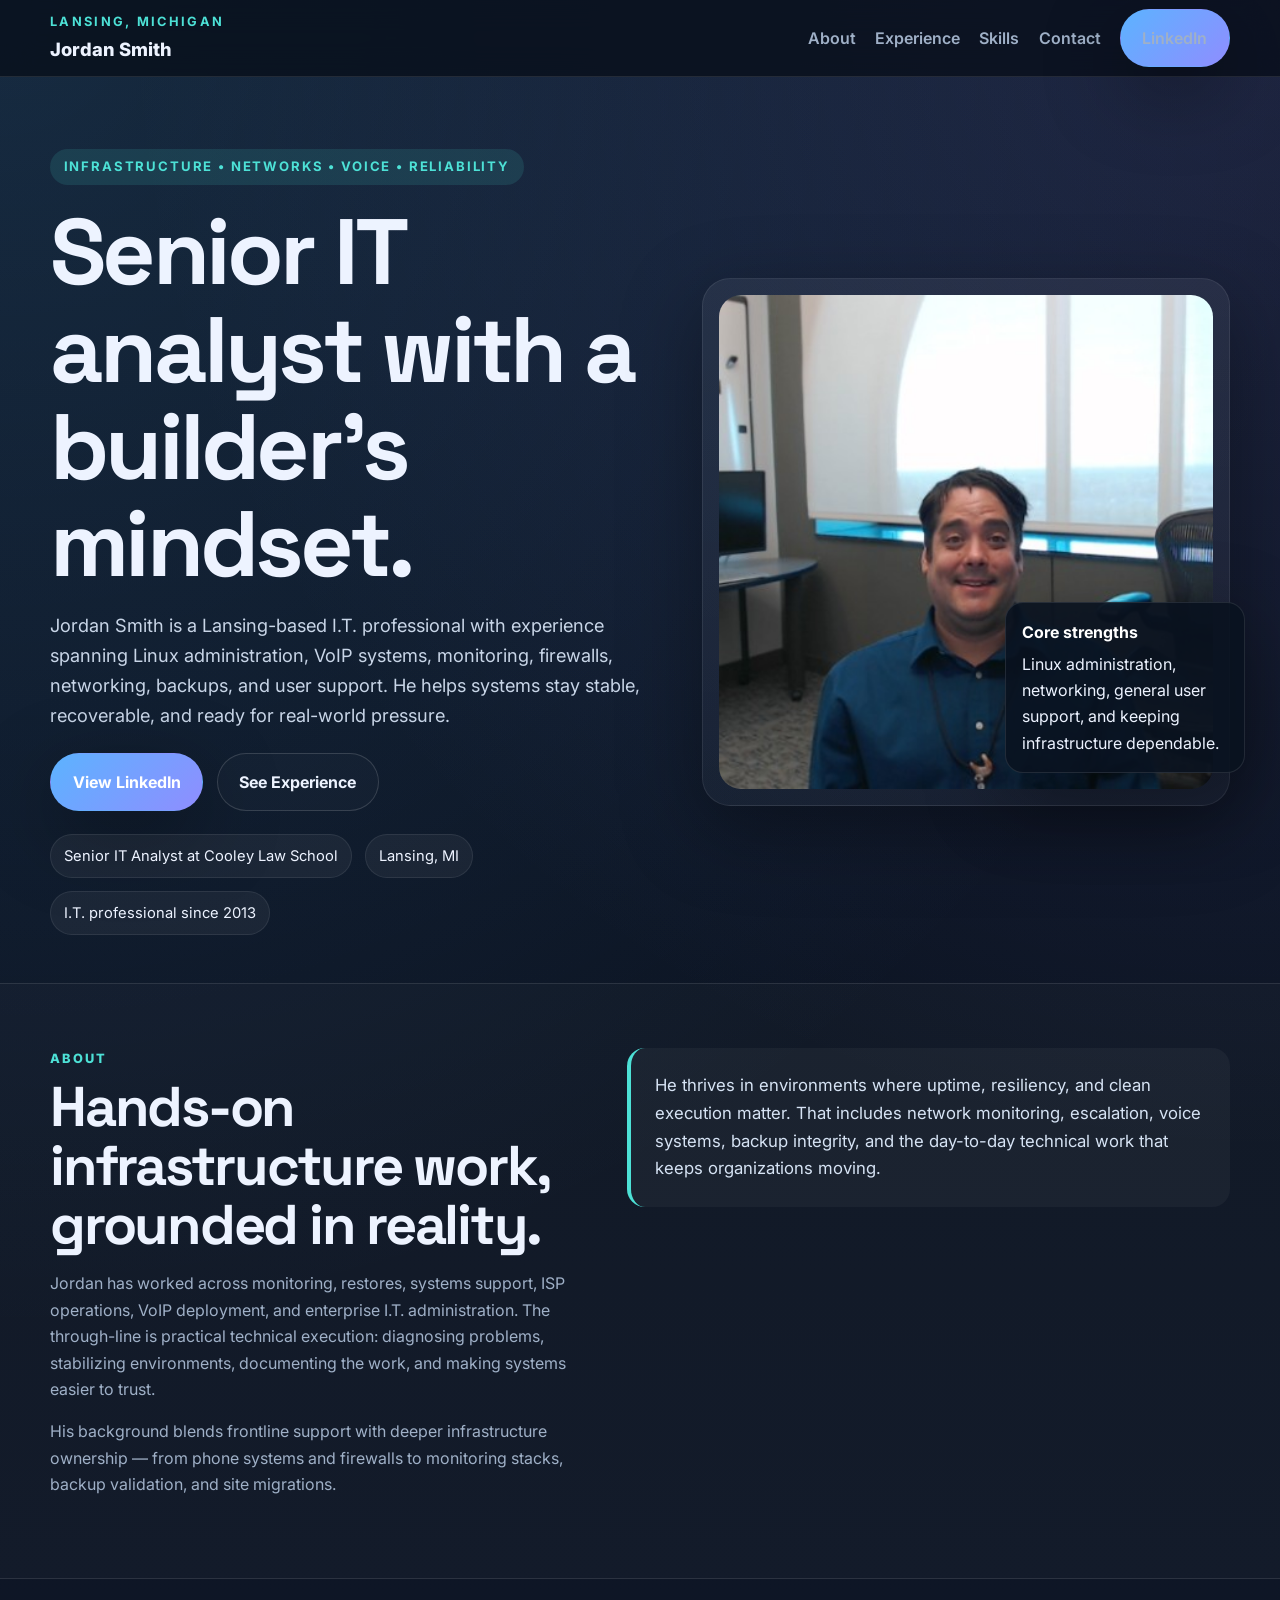
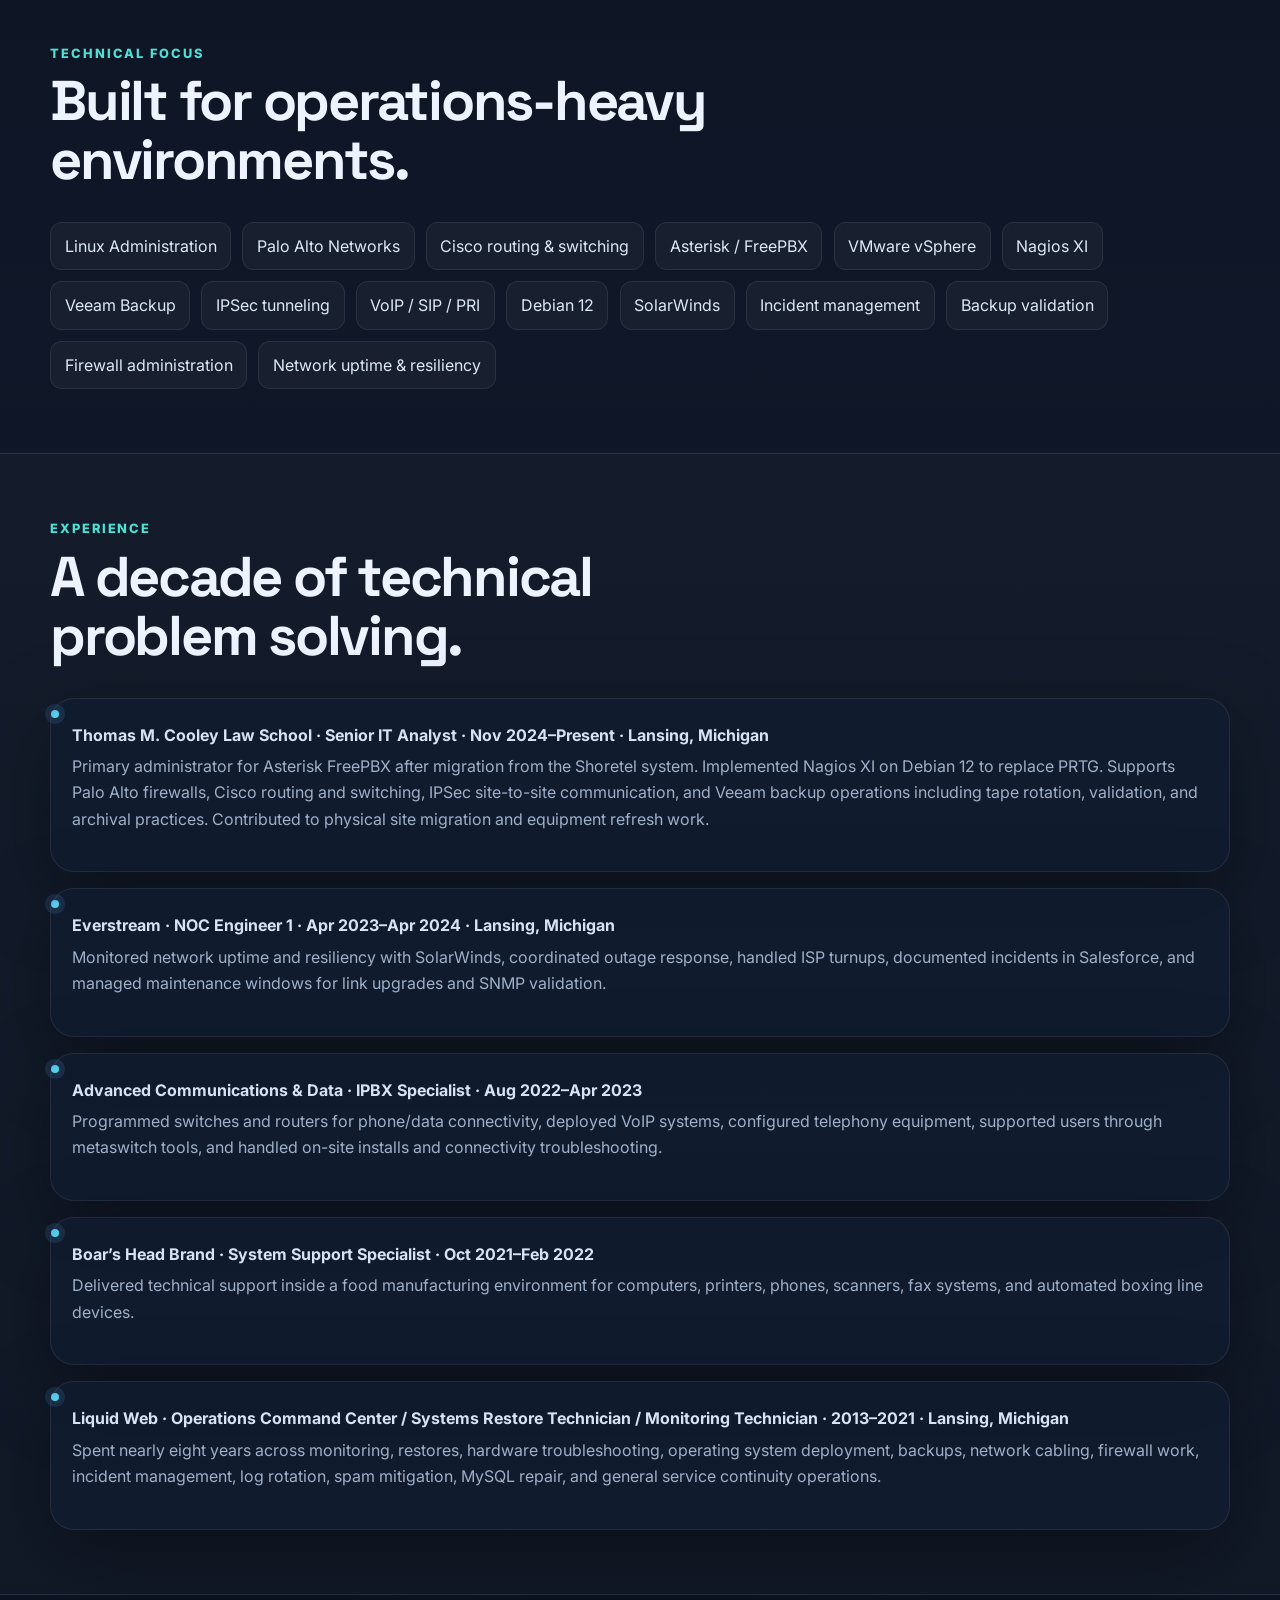
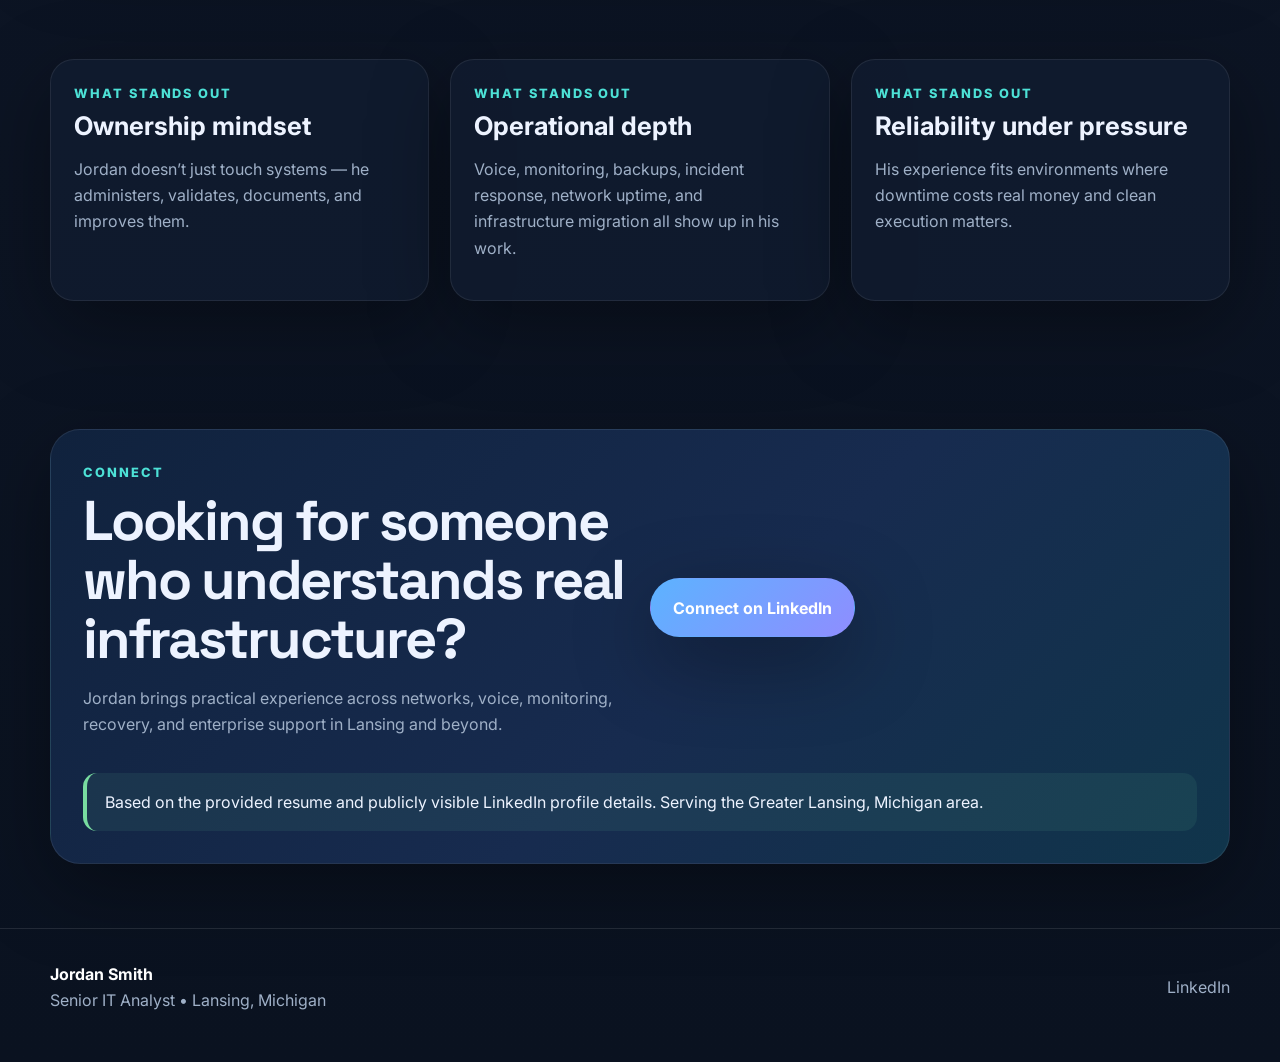
==== docs/index.html @ f1008770 "Publish Jordan Smith personal site" ====
<!doctype html>
<html lang="en">
<head>
  <meta charset="utf-8">
  <meta name="viewport" content="width=device-width, initial-scale=1">
  <title>Jordan Smith | Senior IT Analyst in Lansing, Michigan</title>
  <meta name="description" content="Jordan Smith is a Senior IT Analyst in Lansing, Michigan specializing in Linux administration, networking, VoIP, firewalls, backups, and infrastructure reliability.">
  <link rel="preconnect" href="https://fonts.googleapis.com">
  <link rel="preconnect" href="https://fonts.gstatic.com" crossorigin>
  <link href="https://fonts.googleapis.com/css2?family=Inter:wght@400;500;600;700;800&family=Space+Grotesk:wght@500;700&display=swap" rel="stylesheet">
  <link rel="stylesheet" href="site.css">
</head>
<body>
  <header class="header">
    <div class="container header-inner">
      <a class="brand" href="index.html">
        <span class="brand-mark">Lansing, Michigan</span>
        <span class="brand-name">Jordan Smith</span>
      </a>
      <nav class="nav" aria-label="Primary navigation">
        <a href="#about">About</a>
        <a href="#experience">Experience</a>
        <a href="#skills">Skills</a>
        <a href="#contact">Contact</a>
        <a class="btn btn-primary" href="https://www.linkedin.com/in/jordan-smith-614370184" target="_blank" rel="noreferrer">LinkedIn</a>
      </nav>
    </div>
  </header>

  <main>
    <section class="hero">
      <div class="container hero-grid">
        <div>
          <span class="eyebrow">Infrastructure • Networks • Voice • Reliability</span>
          <h1>Senior IT analyst with a builder’s mindset.</h1>
          <p class="lead">Jordan Smith is a Lansing-based I.T. professional with experience spanning Linux administration, VoIP systems, monitoring, firewalls, networking, backups, and user support. He helps systems stay stable, recoverable, and ready for real-world pressure.</p>
          <div class="hero-actions">
            <a class="btn btn-primary" href="https://www.linkedin.com/in/jordan-smith-614370184" target="_blank" rel="noreferrer">View LinkedIn</a>
            <a class="btn btn-secondary" href="#experience">See Experience</a>
          </div>
          <div class="badge-row">
            <span class="badge">Senior IT Analyst at Cooley Law School</span>
            <span class="badge">Lansing, MI</span>
            <span class="badge">I.T. professional since 2013</span>
          </div>
        </div>
        <div class="panel hero-photo-wrap">
          <img class="hero-photo" src="assets/jordan.jpg" alt="Jordan Smith sitting in an office, smiling at the camera.">
          <div class="floating">
            <strong>Core strengths</strong>
            Linux administration, networking, general user support, and keeping infrastructure dependable.
          </div>
        </div>
      </div>
    </section>

    <section id="about" class="section alt">
      <div class="container split">
        <div>
          <div class="kicker">About</div>
          <h2>Hands-on infrastructure work, grounded in reality.</h2>
          <p>Jordan has worked across monitoring, restores, systems support, ISP operations, VoIP deployment, and enterprise I.T. administration. The through-line is practical technical execution: diagnosing problems, stabilizing environments, documenting the work, and making systems easier to trust.</p>
          <p>His background blends frontline support with deeper infrastructure ownership — from phone systems and firewalls to monitoring stacks, backup validation, and site migrations.</p>
        </div>
        <div class="quote">
          He thrives in environments where uptime, resiliency, and clean execution matter. That includes network monitoring, escalation, voice systems, backup integrity, and the day-to-day technical work that keeps organizations moving.
        </div>
      </div>
    </section>

    <section id="skills" class="section">
      <div class="container">
        <div class="section-head">
          <div class="kicker">Technical focus</div>
          <h2>Built for operations-heavy environments.</h2>
        </div>
        <div class="skill-grid">
          <span class="skill">Linux Administration</span>
          <span class="skill">Palo Alto Networks</span>
          <span class="skill">Cisco routing & switching</span>
          <span class="skill">Asterisk / FreePBX</span>
          <span class="skill">VMware vSphere</span>
          <span class="skill">Nagios XI</span>
          <span class="skill">Veeam Backup</span>
          <span class="skill">IPSec tunneling</span>
          <span class="skill">VoIP / SIP / PRI</span>
          <span class="skill">Debian 12</span>
          <span class="skill">SolarWinds</span>
          <span class="skill">Incident management</span>
          <span class="skill">Backup validation</span>
          <span class="skill">Firewall administration</span>
          <span class="skill">Network uptime & resiliency</span>
        </div>
      </div>
    </section>

    <section id="experience" class="section alt">
      <div class="container">
        <div class="section-head">
          <div class="kicker">Experience</div>
          <h2>A decade of technical problem solving.</h2>
        </div>
        <div class="timeline">
          <article class="card role">
            <div class="meta">Thomas M. Cooley Law School · Senior IT Analyst · Nov 2024–Present · Lansing, Michigan</div>
            <p>Primary administrator for Asterisk FreePBX after migration from the Shoretel system. Implemented Nagios XI on Debian 12 to replace PRTG. Supports Palo Alto firewalls, Cisco routing and switching, IPSec site-to-site communication, and Veeam backup operations including tape rotation, validation, and archival practices. Contributed to physical site migration and equipment refresh work.</p>
          </article>
          <article class="card role">
            <div class="meta">Everstream · NOC Engineer 1 · Apr 2023–Apr 2024 · Lansing, Michigan</div>
            <p>Monitored network uptime and resiliency with SolarWinds, coordinated outage response, handled ISP turnups, documented incidents in Salesforce, and managed maintenance windows for link upgrades and SNMP validation.</p>
          </article>
          <article class="card role">
            <div class="meta">Advanced Communications & Data · IPBX Specialist · Aug 2022–Apr 2023</div>
            <p>Programmed switches and routers for phone/data connectivity, deployed VoIP systems, configured telephony equipment, supported users through metaswitch tools, and handled on-site installs and connectivity troubleshooting.</p>
          </article>
          <article class="card role">
            <div class="meta">Boar’s Head Brand · System Support Specialist · Oct 2021–Feb 2022</div>
            <p>Delivered technical support inside a food manufacturing environment for computers, printers, phones, scanners, fax systems, and automated boxing line devices.</p>
          </article>
          <article class="card role">
            <div class="meta">Liquid Web · Operations Command Center / Systems Restore Technician / Monitoring Technician · 2013–2021 · Lansing, Michigan</div>
            <p>Spent nearly eight years across monitoring, restores, hardware troubleshooting, operating system deployment, backups, network cabling, firewall work, incident management, log rotation, spam mitigation, MySQL repair, and general service continuity operations.</p>
          </article>
        </div>
      </div>
    </section>

    <section class="section">
      <div class="container grid-3">
        <article class="card">
          <div class="kicker">What stands out</div>
          <h3>Ownership mindset</h3>
          <p>Jordan doesn’t just touch systems — he administers, validates, documents, and improves them.</p>
        </article>
        <article class="card">
          <div class="kicker">What stands out</div>
          <h3>Operational depth</h3>
          <p>Voice, monitoring, backups, incident response, network uptime, and infrastructure migration all show up in his work.</p>
        </article>
        <article class="card">
          <div class="kicker">What stands out</div>
          <h3>Reliability under pressure</h3>
          <p>His experience fits environments where downtime costs real money and clean execution matters.</p>
        </article>
      </div>
    </section>

    <section id="contact" class="section">
      <div class="container">
        <div class="cta-band">
          <div class="grid-2">
            <div>
              <div class="kicker">Connect</div>
              <h2>Looking for someone who understands real infrastructure?</h2>
              <p>Jordan brings practical experience across networks, voice, monitoring, recovery, and enterprise support in Lansing and beyond.</p>
            </div>
            <div style="display:flex;align-items:center;justify-content:flex-start;gap:1rem;flex-wrap:wrap;">
              <a class="btn btn-primary" href="https://www.linkedin.com/in/jordan-smith-614370184" target="_blank" rel="noreferrer">Connect on LinkedIn</a>
            </div>
          </div>
          <div class="notice" style="margin-top:1.2rem;">Based on the provided resume and publicly visible LinkedIn profile details. Serving the Greater Lansing, Michigan area.</div>
        </div>
      </div>
    </section>
  </main>

  <footer class="footer">
    <div class="container footer-grid">
      <div><strong style="color:white">Jordan Smith</strong><br>Senior IT Analyst • Lansing, Michigan</div>
      <div><a href="https://www.linkedin.com/in/jordan-smith-614370184" target="_blank" rel="noreferrer">LinkedIn</a></div>
    </div>
  </footer>
</body>
</html>
---- docs/site.css ----
:root {
  --bg: #0b1220;
  --bg-2: #111c30;
  --panel: rgba(17, 28, 48, 0.8);
  --panel-2: rgba(255,255,255,0.05);
  --line: rgba(255,255,255,0.1);
  --text: #edf3ff;
  --muted: #9fb0c7;
  --blue: #5cb3ff;
  --cyan: #4de1d6;
  --violet: #8f8dff;
  --green: #78dca0;
  --shadow: 0 24px 80px rgba(0,0,0,0.35);
  --radius: 24px;
  --max: 1180px;
}
* { box-sizing: border-box; }
html { scroll-behavior: smooth; }
body {
  margin: 0;
  font-family: Inter, ui-sans-serif, system-ui, -apple-system, BlinkMacSystemFont, "Segoe UI", sans-serif;
  color: var(--text);
  background:
    radial-gradient(circle at top left, rgba(92,179,255,0.16), transparent 30%),
    radial-gradient(circle at top right, rgba(143,141,255,0.16), transparent 26%),
    linear-gradient(180deg, #09111d 0%, #0f1728 45%, #0a1220 100%);
  line-height: 1.65;
}
a { color: inherit; text-decoration: none; }
img { max-width: 100%; display: block; }
h1,h2,h3,h4 { margin: 0 0 1rem; line-height: 1.05; }
h1,h2 { font-family: Space Grotesk, Inter, sans-serif; letter-spacing: -0.04em; }
h1 { font-size: clamp(3rem, 8vw, 5.8rem); }
h2 { font-size: clamp(2rem, 5vw, 3.5rem); }
h3 { font-size: clamp(1.25rem, 2vw, 1.7rem); }
p { margin: 0 0 1rem; color: var(--muted); }
.container { width: min(var(--max), calc(100% - 2rem)); margin: 0 auto; }
.header {
  position: sticky; top: 0; z-index: 50;
  background: rgba(7, 12, 22, 0.7);
  backdrop-filter: blur(16px);
  border-bottom: 1px solid var(--line);
}
.header-inner {
  min-height: 76px; display: flex; align-items: center; justify-content: space-between; gap: 1rem;
}
.brand-mark { font-size: 0.8rem; letter-spacing: 0.18em; text-transform: uppercase; color: var(--cyan); font-weight: 700; }
.brand-name { font-size: 1.15rem; font-weight: 800; }
.brand { display: flex; flex-direction: column; gap: 0.1rem; }
.nav { display: flex; gap: 1.2rem; align-items: center; flex-wrap: wrap; }
.nav a { color: var(--muted); font-weight: 600; }
.nav a:hover { color: var(--text); }
.btn {
  display: inline-flex; align-items: center; justify-content: center; gap: 0.5rem;
  padding: 0.95rem 1.35rem; border-radius: 999px; font-weight: 700; border: 1px solid transparent; transition: 180ms ease;
}
.btn-primary { background: linear-gradient(135deg, var(--blue), var(--violet)); color: white; box-shadow: var(--shadow); }
.btn-secondary { border-color: rgba(255,255,255,0.15); color: var(--text); background: rgba(255,255,255,0.02); }
.btn:hover { transform: translateY(-2px); }
.hero { padding: 4.5rem 0 3rem; }
.hero-grid { display: grid; grid-template-columns: 1.08fr 0.92fr; gap: 2rem; align-items: center; }
.eyebrow {
  display: inline-flex; padding: 0.45rem 0.85rem; border-radius: 999px; background: rgba(77,225,214,0.12);
  color: var(--cyan); font-size: 0.82rem; text-transform: uppercase; letter-spacing: 0.14em; font-weight: 700; margin-bottom: 1.2rem;
}
.lead { font-size: 1.14rem; color: #c8d5e7; max-width: 62ch; }
.hero-actions, .badge-row { display: flex; flex-wrap: wrap; gap: 0.85rem; margin-top: 1.4rem; }
.badge {
  padding: 0.55rem 0.8rem; border-radius: 999px; background: rgba(255,255,255,0.05); color: var(--text); font-size: 0.92rem; border: 1px solid rgba(255,255,255,0.08);
}
.panel {
  background: linear-gradient(180deg, rgba(255,255,255,0.06), rgba(255,255,255,0.03));
  border: 1px solid rgba(255,255,255,0.08); border-radius: 28px; box-shadow: var(--shadow);
}
.hero-photo-wrap { padding: 1rem; position: relative; }
.hero-photo { border-radius: 22px; width: 100%; aspect-ratio: 1 / 1; object-fit: cover; }
.floating {
  position: absolute; right: -1rem; bottom: 2rem; max-width: 240px; padding: 1rem;
  background: rgba(9,18,32,0.9); border-radius: 18px; border: 1px solid rgba(255,255,255,0.1); box-shadow: var(--shadow);
}
.floating strong { display: block; color: white; margin-bottom: 0.35rem; }
.section { padding: 4rem 0; }
.section.alt { border-top: 1px solid var(--line); border-bottom: 1px solid var(--line); background: rgba(255,255,255,0.02); }
.section-head { max-width: 760px; margin-bottom: 2rem; }
.grid-2, .grid-3, .cards { display: grid; gap: 1.3rem; }
.grid-2 { grid-template-columns: repeat(2, minmax(0,1fr)); }
.grid-3, .cards { grid-template-columns: repeat(3, minmax(0,1fr)); }
.card {
  padding: 1.45rem; border-radius: var(--radius); background: var(--panel); border: 1px solid rgba(255,255,255,0.08); box-shadow: var(--shadow);
}
.kicker { color: var(--cyan); font-size: 0.8rem; font-weight: 800; letter-spacing: 0.15em; text-transform: uppercase; margin-bottom: 0.55rem; }
.timeline { display: grid; gap: 1rem; }
.role { position: relative; padding-left: 1.3rem; }
.role::before {
  content: ''; position: absolute; left: 0; top: 0.7rem; width: 8px; height: 8px; border-radius: 50%; background: linear-gradient(135deg, var(--blue), var(--cyan));
  box-shadow: 0 0 0 6px rgba(92,179,255,0.12);
}
.role .meta { color: #d7e3f5; font-weight: 700; margin-bottom: 0.3rem; }
.skill-grid { display: flex; flex-wrap: wrap; gap: 0.7rem; }
.skill { padding: 0.62rem 0.85rem; border-radius: 12px; background: rgba(255,255,255,0.04); border: 1px solid rgba(255,255,255,0.08); color: #dce8f8; }
.split { display: grid; grid-template-columns: 0.95fr 1.05fr; gap: 2rem; align-items: start; }
.quote {
  font-size: 1.05rem; color: #d6e3f4; padding: 1.5rem; border-left: 4px solid var(--cyan); background: rgba(255,255,255,0.04); border-radius: 18px;
}
.cta-band {
  padding: 2rem; border-radius: 30px; background: linear-gradient(135deg, #10223d, #172b4f 55%, #10354b);
  border: 1px solid rgba(255,255,255,0.08); box-shadow: var(--shadow);
}
.footer { padding: 2rem 0 3rem; border-top: 1px solid var(--line); color: var(--muted); }
.footer-grid { display: grid; grid-template-columns: 1fr auto; gap: 1rem; align-items: center; }
.notice { border-left: 4px solid var(--green); padding: 1rem 1.1rem; border-radius: 14px; background: rgba(120,220,160,0.08); }
:focus-visible { outline: 3px solid rgba(92,179,255,0.55); outline-offset: 3px; }
@media (max-width: 960px) {
  .hero-grid, .grid-2, .grid-3, .cards, .split, .footer-grid { grid-template-columns: 1fr; }
  .floating { position: static; margin-top: 1rem; max-width: none; }
}
@media (max-width: 640px) {
  .btn { width: 100%; }
  .hero-actions { flex-direction: column; }
}
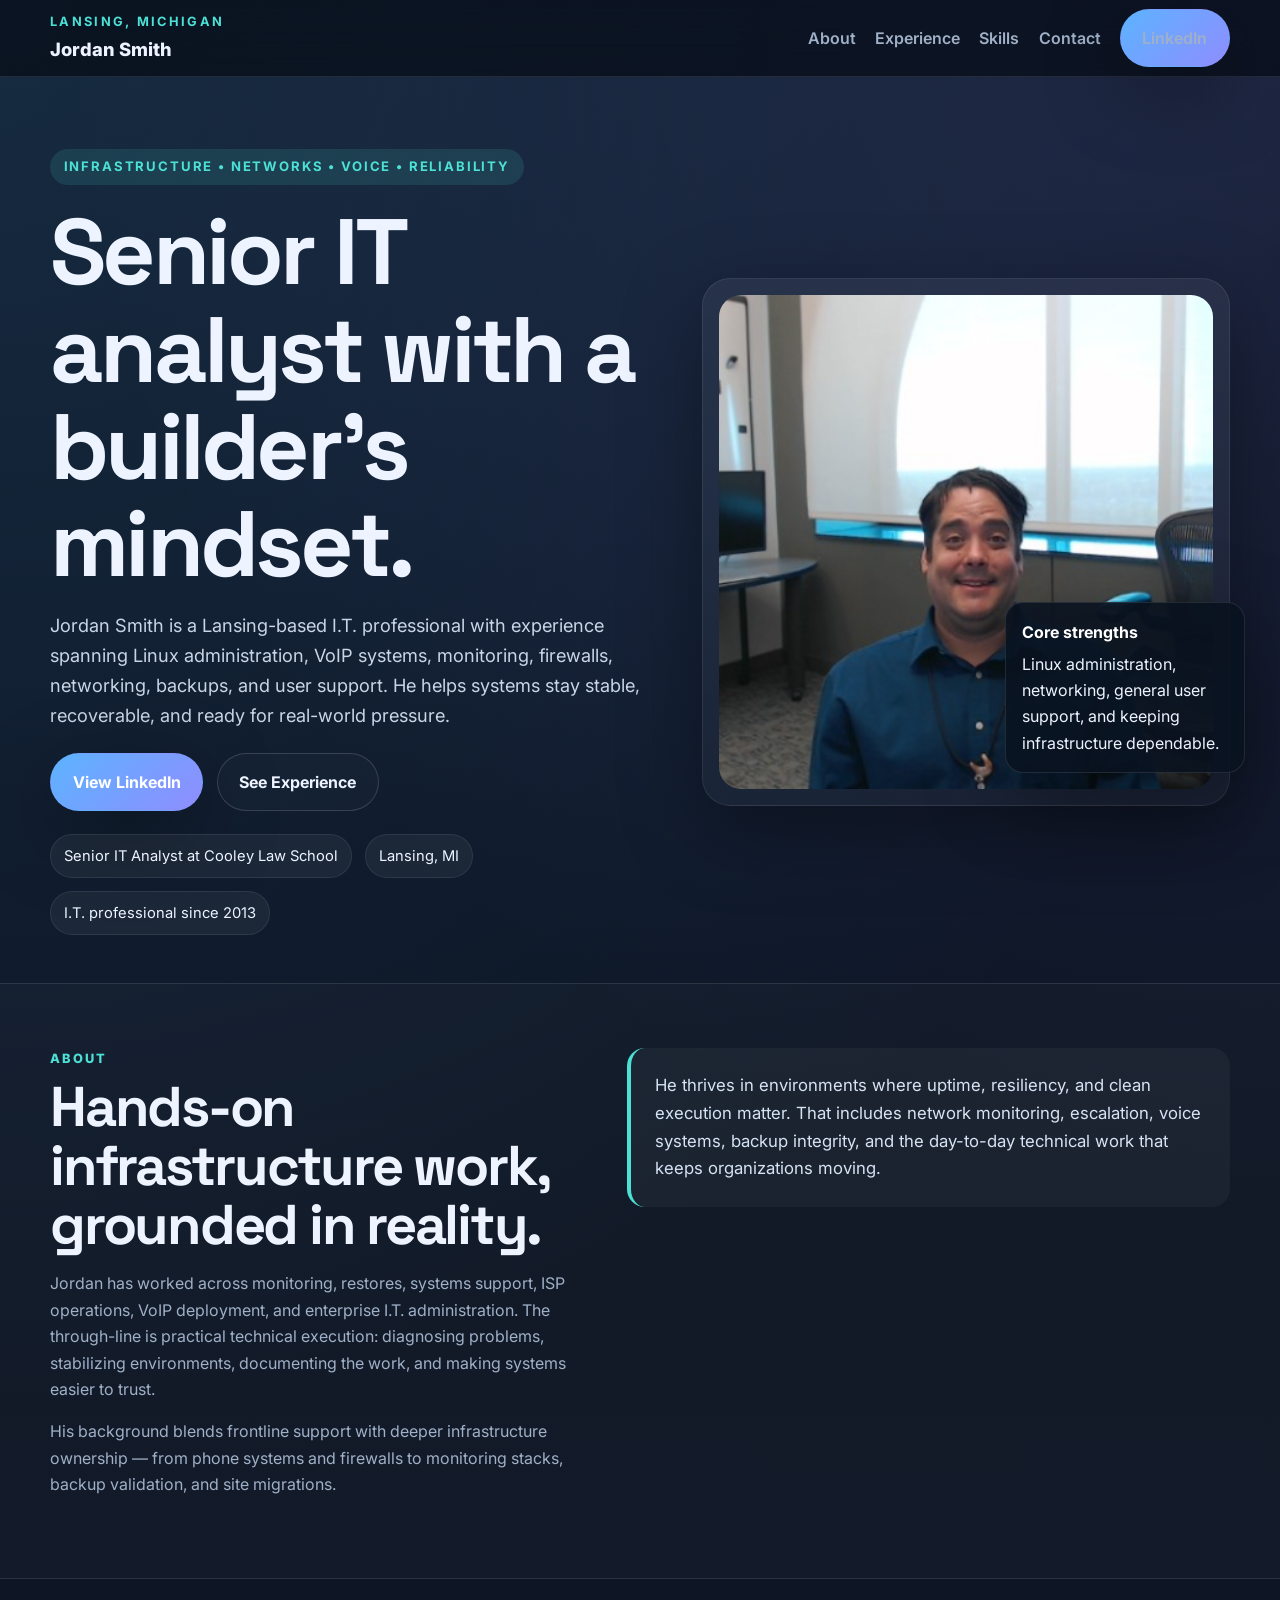
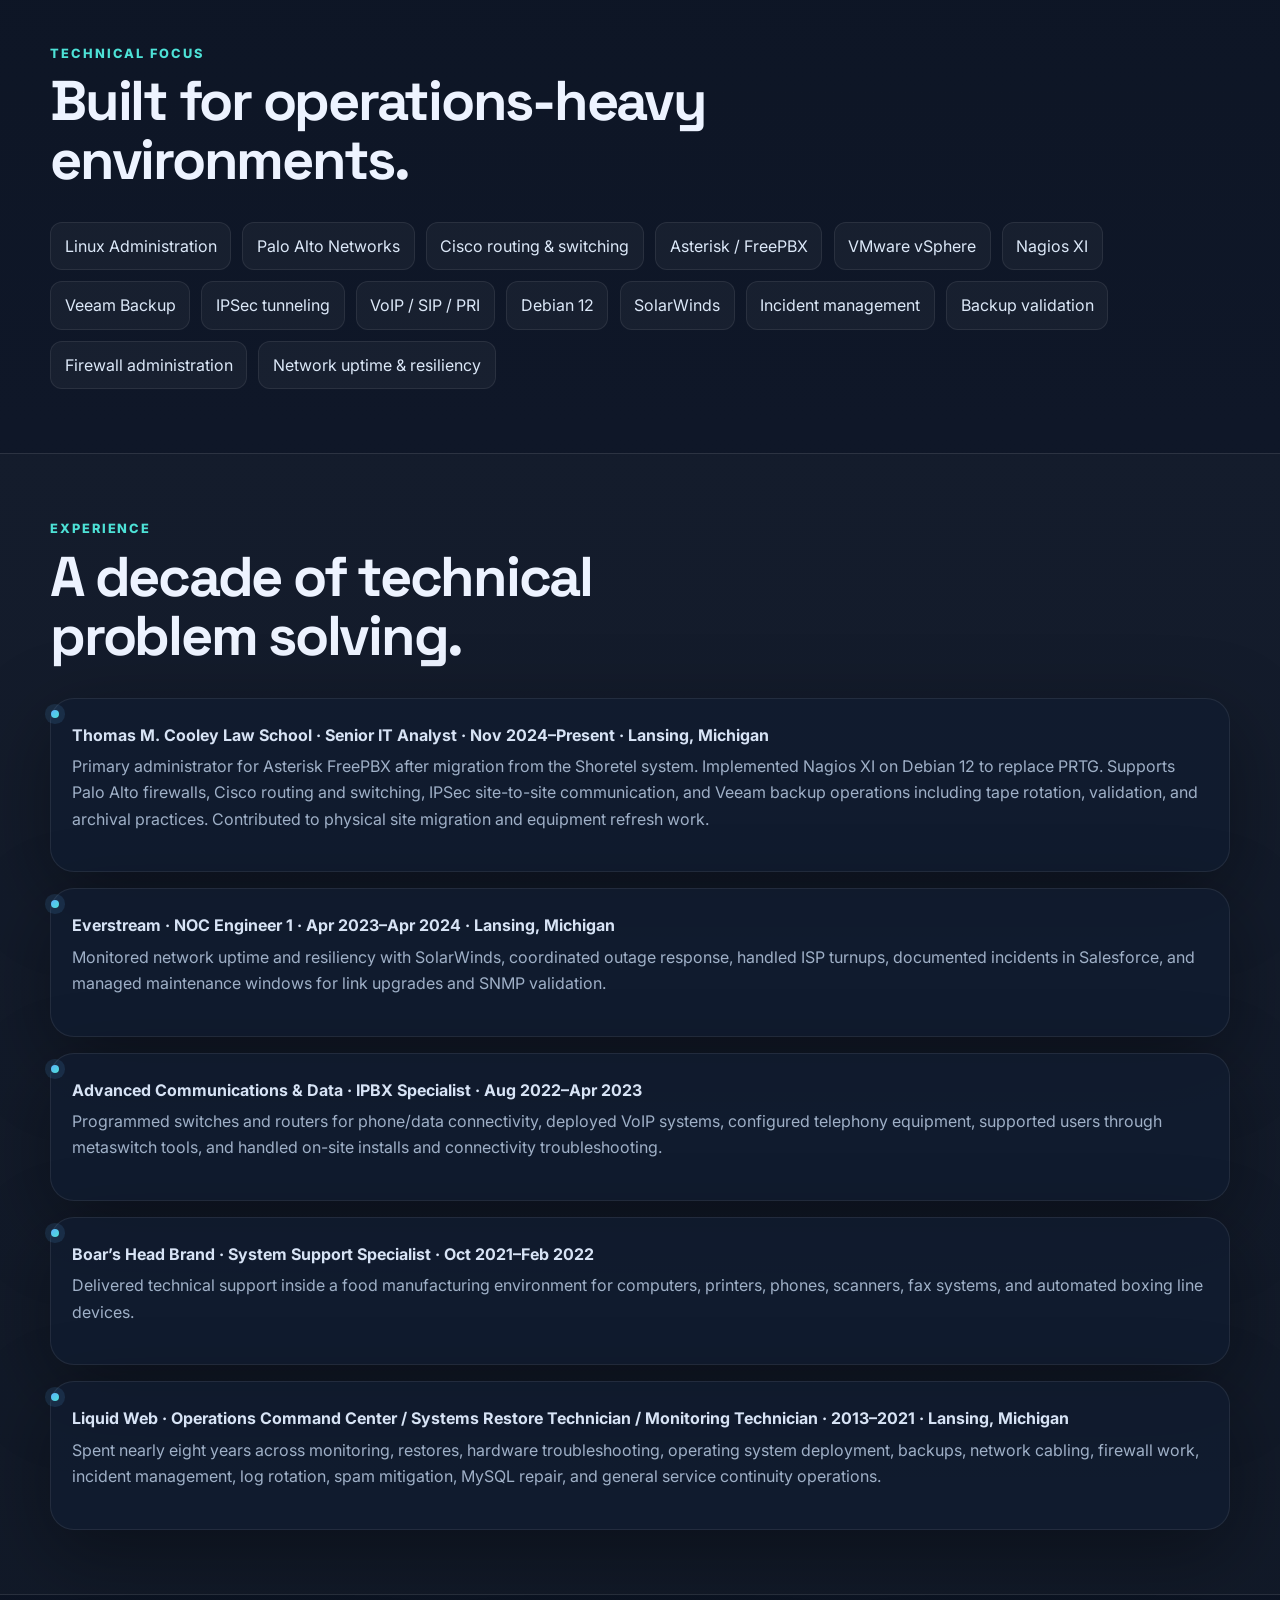
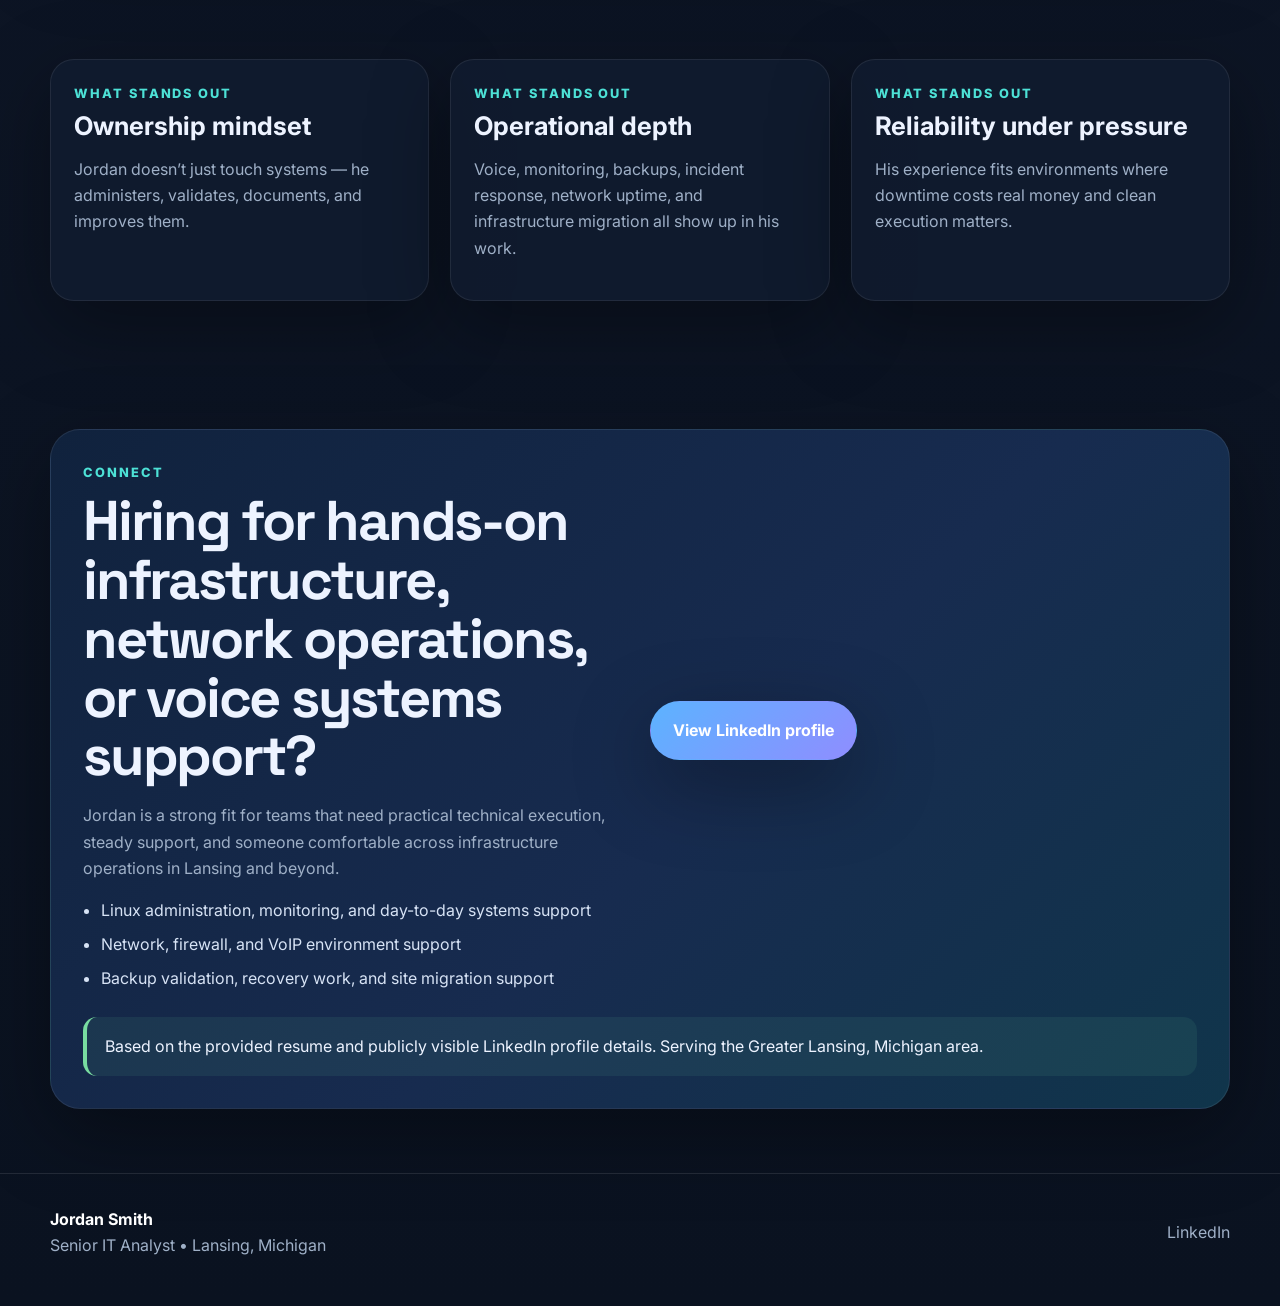
==== commit 0a32dd42: "Improve Jordan site hiring CTA clarity" ====
--- a/docs/index.html
+++ b/docs/index.html
@@ -5,6 +5,43 @@
   <meta name="viewport" content="width=device-width, initial-scale=1">
   <title>Jordan Smith | Senior IT Analyst in Lansing, Michigan</title>
   <meta name="description" content="Jordan Smith is a Senior IT Analyst in Lansing, Michigan specializing in Linux administration, networking, VoIP, firewalls, backups, and infrastructure reliability.">
+  <link rel="canonical" href="https://jordan.forge.dsdoes.com/">
+  <meta property="og:type" content="website">
+  <meta property="og:title" content="Jordan Smith | Senior IT Analyst in Lansing, Michigan">
+  <meta property="og:description" content="Jordan Smith is a Senior IT Analyst in Lansing, Michigan specializing in Linux administration, networking, VoIP, firewalls, backups, and infrastructure reliability.">
+  <meta property="og:url" content="https://jordan.forge.dsdoes.com/">
+  <meta property="og:image" content="https://jordan.forge.dsdoes.com/assets/jordan.jpg">
+  <meta name="twitter:card" content="summary_large_image">
+  <meta name="twitter:title" content="Jordan Smith | Senior IT Analyst in Lansing, Michigan">
+  <meta name="twitter:description" content="Jordan Smith is a Senior IT Analyst in Lansing, Michigan specializing in Linux administration, networking, VoIP, firewalls, backups, and infrastructure reliability.">
+  <meta name="twitter:image" content="https://jordan.forge.dsdoes.com/assets/jordan.jpg">
+  <script type="application/ld+json">
+    {
+      "@context": "https://schema.org",
+      "@type": "Person",
+      "name": "Jordan Smith",
+      "jobTitle": "Senior IT Analyst",
+      "image": "https://jordan.forge.dsdoes.com/assets/jordan.jpg",
+      "url": "https://jordan.forge.dsdoes.com/",
+      "sameAs": [
+        "https://www.linkedin.com/in/jordan-smith-614370184"
+      ],
+      "address": {
+        "@type": "PostalAddress",
+        "addressLocality": "Lansing",
+        "addressRegion": "MI",
+        "addressCountry": "US"
+      },
+      "knowsAbout": [
+        "Linux administration",
+        "Networking",
+        "VoIP",
+        "Firewalls",
+        "Backups",
+        "Infrastructure reliability"
+      ]
+    }
+  </script>
   <link rel="preconnect" href="https://fonts.googleapis.com">
   <link rel="preconnect" href="https://fonts.gstatic.com" crossorigin>
   <link href="https://fonts.googleapis.com/css2?family=Inter:wght@400;500;600;700;800&family=Space+Grotesk:wght@500;700&display=swap" rel="stylesheet">
@@ -151,11 +188,16 @@
           <div class="grid-2">
             <div>
               <div class="kicker">Connect</div>
-              <h2>Looking for someone who understands real infrastructure?</h2>
-              <p>Jordan brings practical experience across networks, voice, monitoring, recovery, and enterprise support in Lansing and beyond.</p>
+              <h2>Hiring for hands-on infrastructure, network operations, or voice systems support?</h2>
+              <p>Jordan is a strong fit for teams that need practical technical execution, steady support, and someone comfortable across infrastructure operations in Lansing and beyond.</p>
+              <ul class="cta-points">
+                <li>Linux administration, monitoring, and day-to-day systems support</li>
+                <li>Network, firewall, and VoIP environment support</li>
+                <li>Backup validation, recovery work, and site migration support</li>
+              </ul>
             </div>
             <div style="display:flex;align-items:center;justify-content:flex-start;gap:1rem;flex-wrap:wrap;">
-              <a class="btn btn-primary" href="https://www.linkedin.com/in/jordan-smith-614370184" target="_blank" rel="noreferrer">Connect on LinkedIn</a>
+              <a class="btn btn-primary" href="https://www.linkedin.com/in/jordan-smith-614370184" target="_blank" rel="noreferrer">View LinkedIn profile</a>
             </div>
           </div>
           <div class="notice" style="margin-top:1.2rem;">Based on the provided resume and publicly visible LinkedIn profile details. Serving the Greater Lansing, Michigan area.</div>
--- a/docs/site.css
+++ b/docs/site.css
@@ -106,6 +106,12 @@
   padding: 2rem; border-radius: 30px; background: linear-gradient(135deg, #10223d, #172b4f 55%, #10354b);
   border: 1px solid rgba(255,255,255,0.08); box-shadow: var(--shadow);
 }
+.cta-points {
+  margin: 1rem 0 0;
+  padding-left: 1.1rem;
+  color: #d7e3f5;
+}
+.cta-points li { margin: 0.45rem 0; }
 .footer { padding: 2rem 0 3rem; border-top: 1px solid var(--line); color: var(--muted); }
 .footer-grid { display: grid; grid-template-columns: 1fr auto; gap: 1rem; align-items: center; }
 .notice { border-left: 4px solid var(--green); padding: 1rem 1.1rem; border-radius: 14px; background: rgba(120,220,160,0.08); }
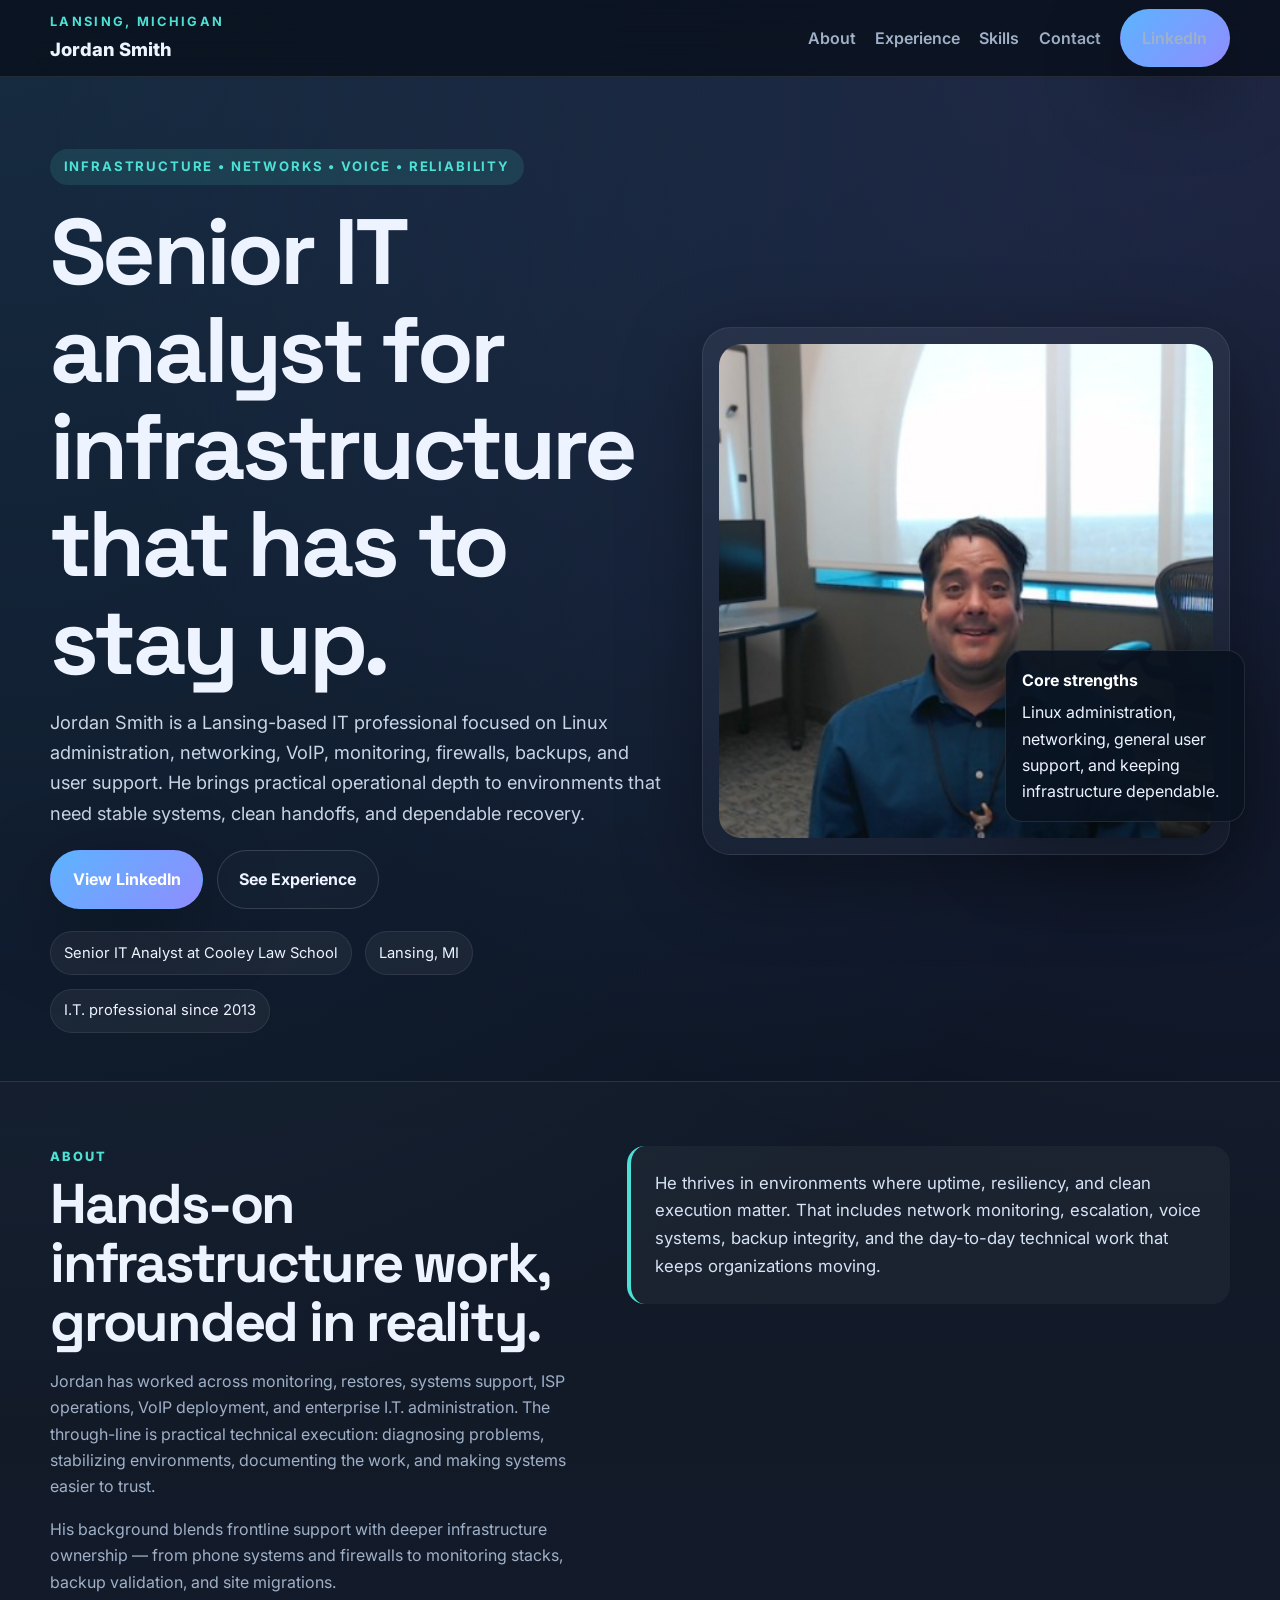
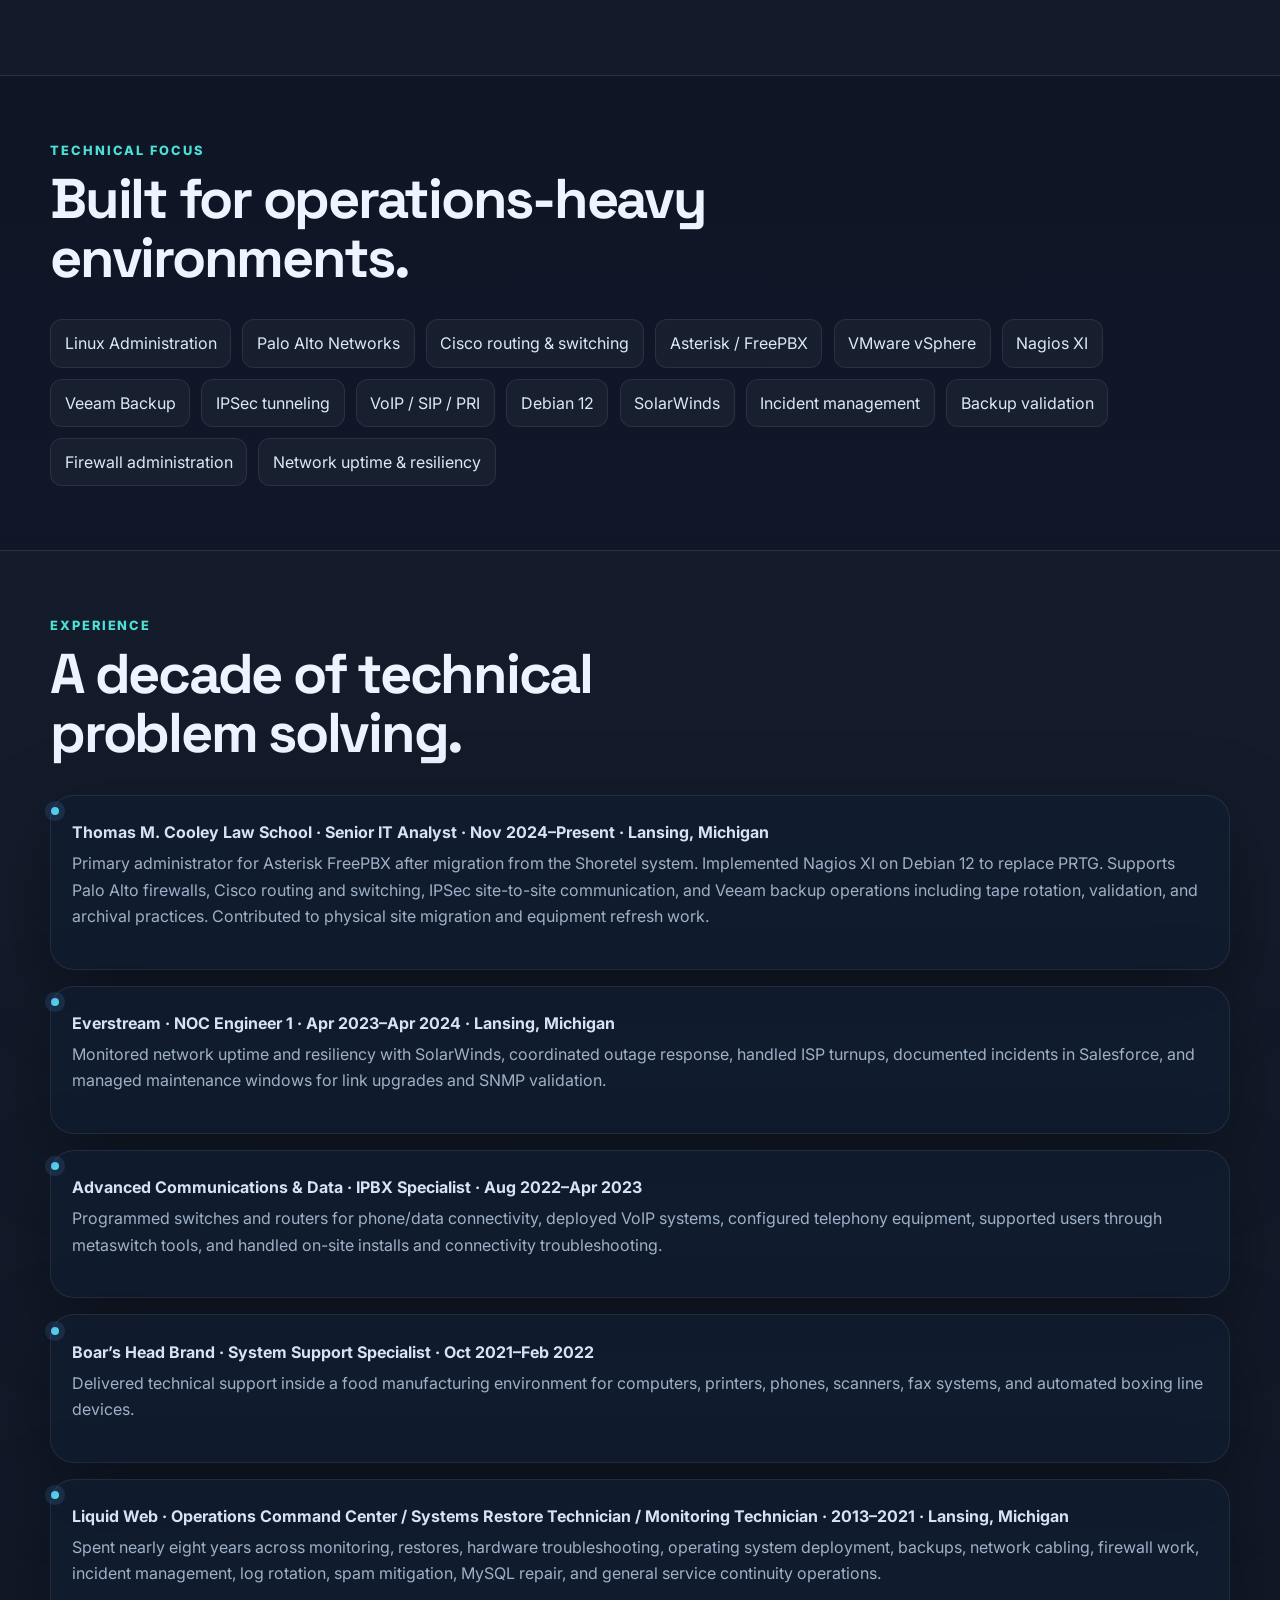
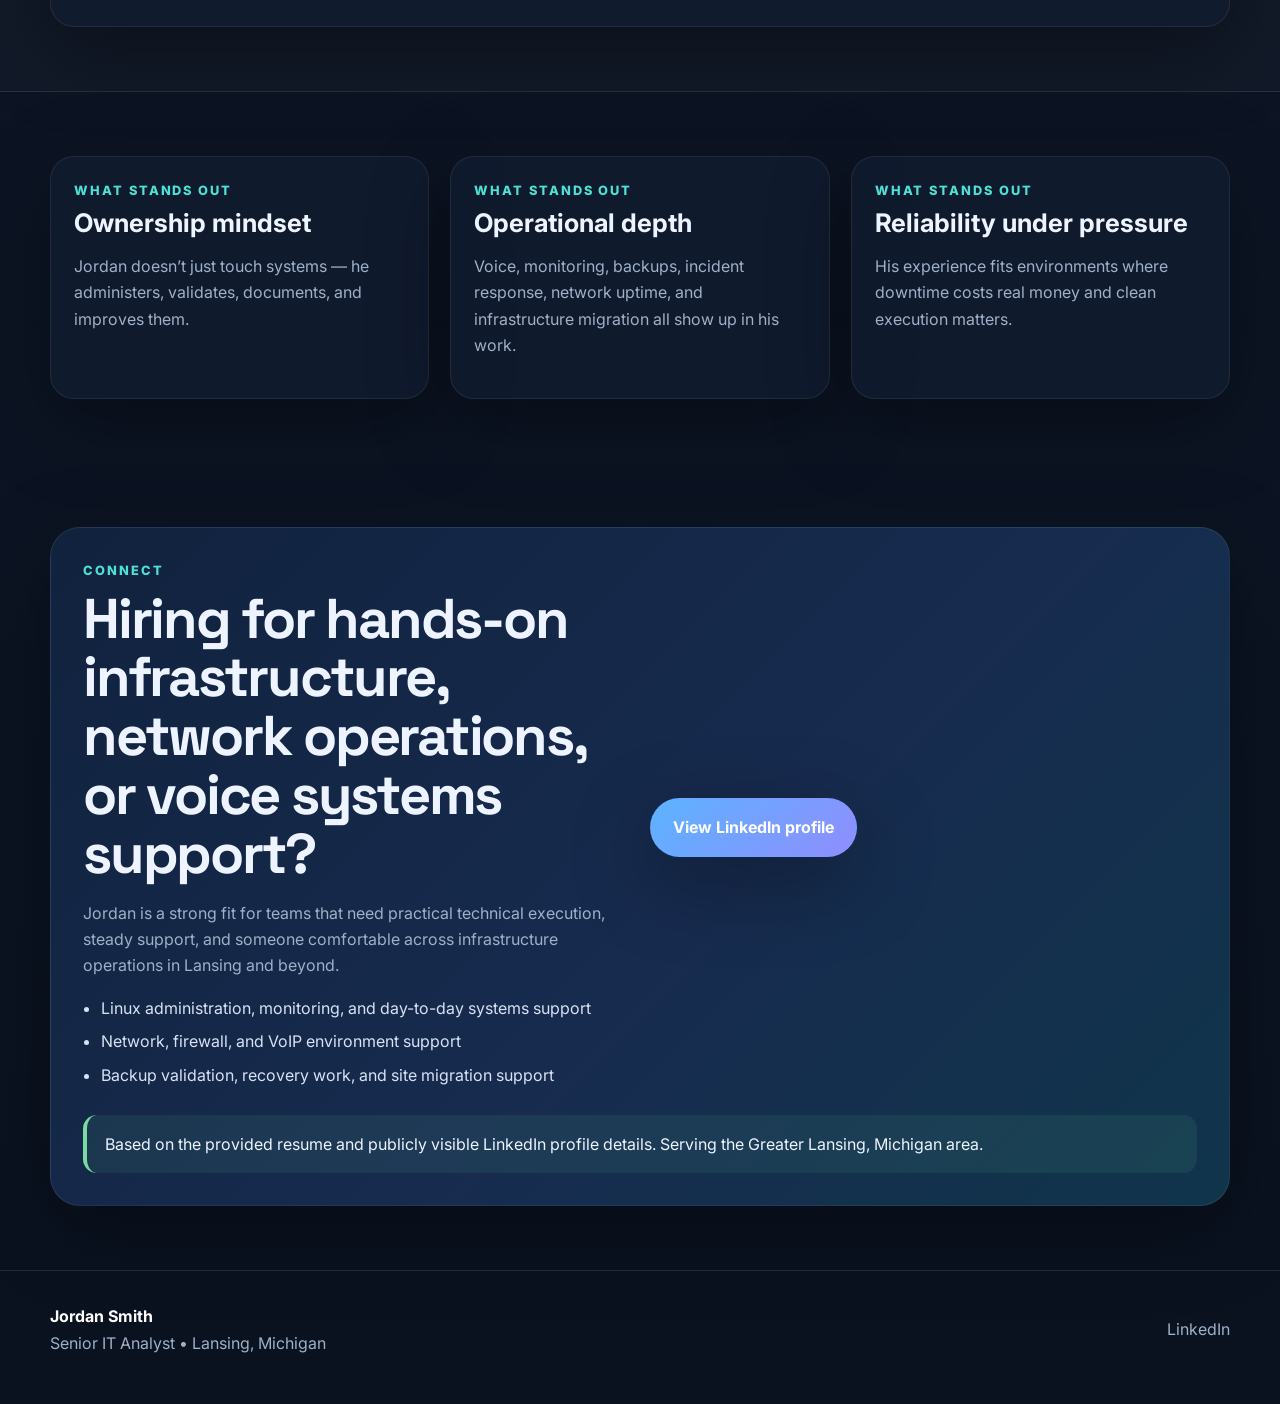
==== commit 1b0f9b28: "Refine Jordan hero copy for clarity" ====
--- a/docs/index.html
+++ b/docs/index.html
@@ -69,8 +69,8 @@
       <div class="container hero-grid">
         <div>
           <span class="eyebrow">Infrastructure • Networks • Voice • Reliability</span>
-          <h1>Senior IT analyst with a builder’s mindset.</h1>
-          <p class="lead">Jordan Smith is a Lansing-based I.T. professional with experience spanning Linux administration, VoIP systems, monitoring, firewalls, networking, backups, and user support. He helps systems stay stable, recoverable, and ready for real-world pressure.</p>
+          <h1>Senior IT analyst for infrastructure that has to stay up.</h1>
+          <p class="lead">Jordan Smith is a Lansing-based IT professional focused on Linux administration, networking, VoIP, monitoring, firewalls, backups, and user support. He brings practical operational depth to environments that need stable systems, clean handoffs, and dependable recovery.</p>
           <div class="hero-actions">
             <a class="btn btn-primary" href="https://www.linkedin.com/in/jordan-smith-614370184" target="_blank" rel="noreferrer">View LinkedIn</a>
             <a class="btn btn-secondary" href="#experience">See Experience</a>
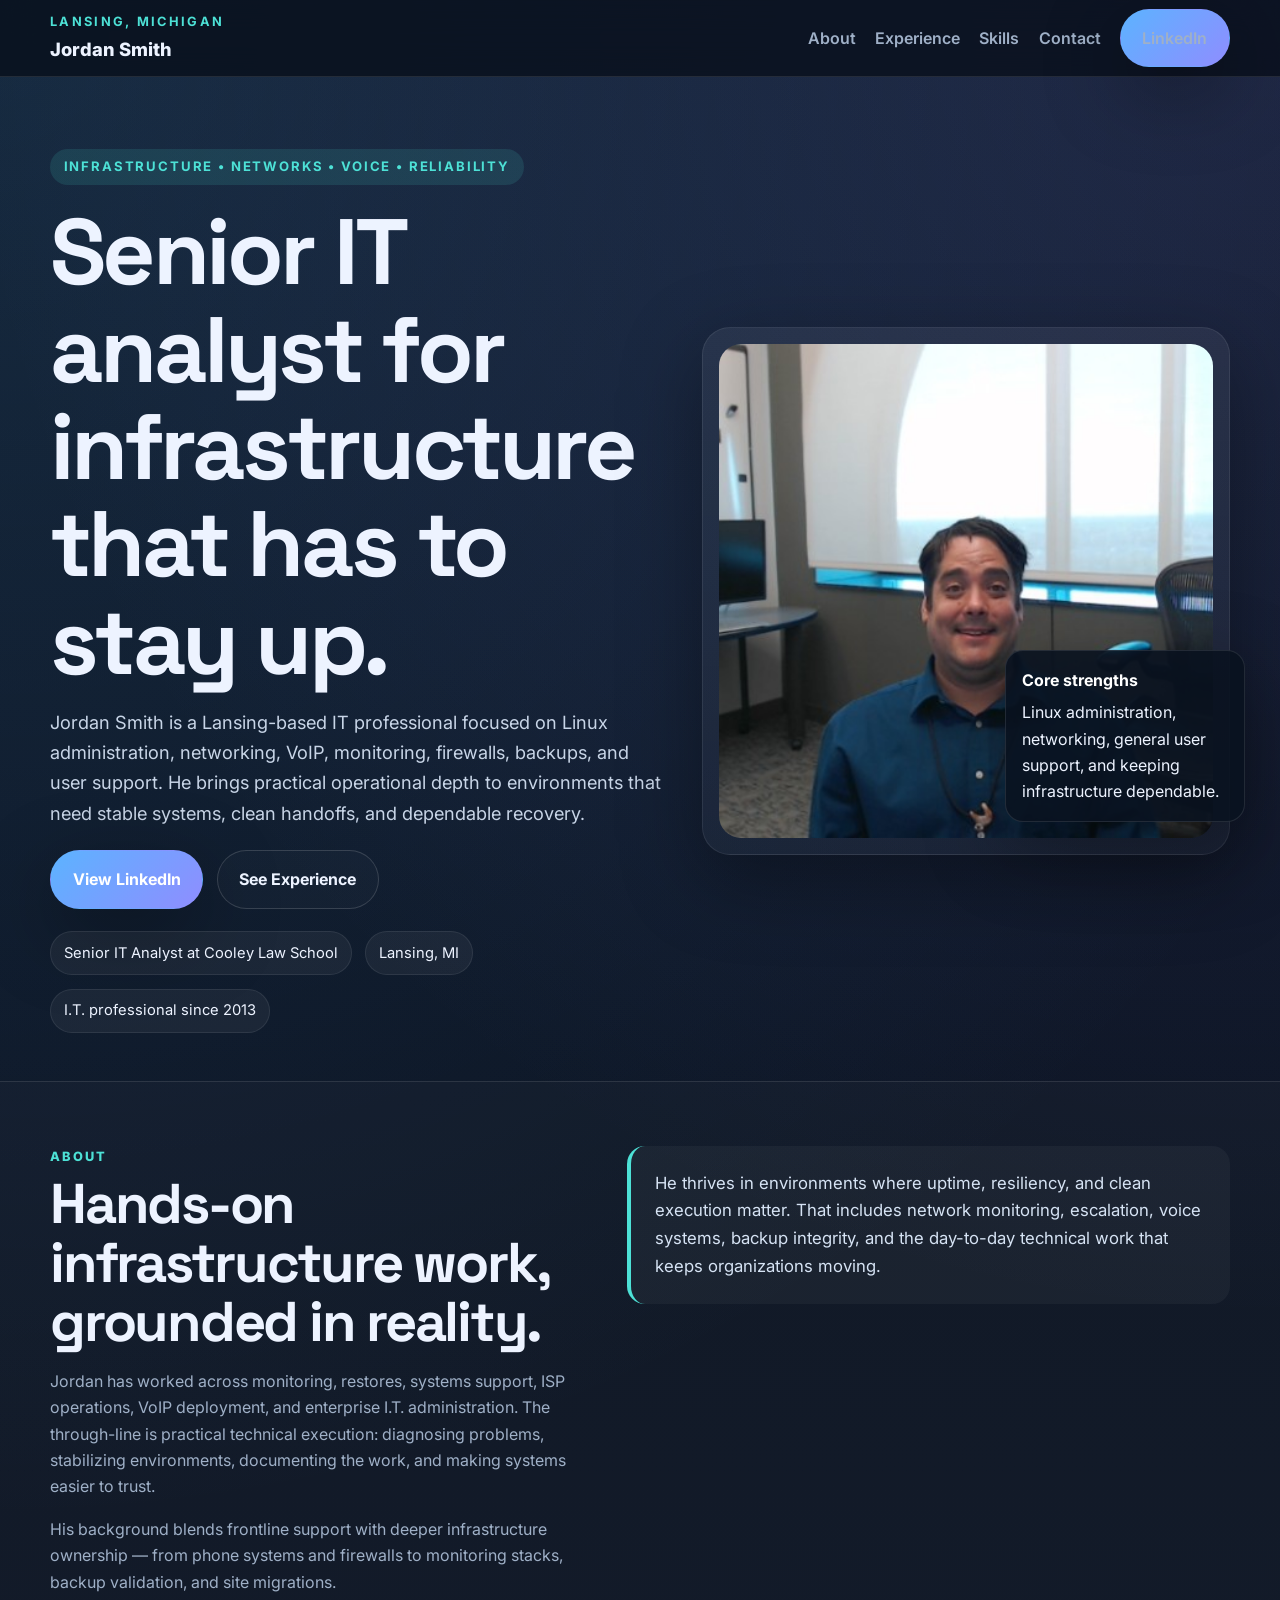
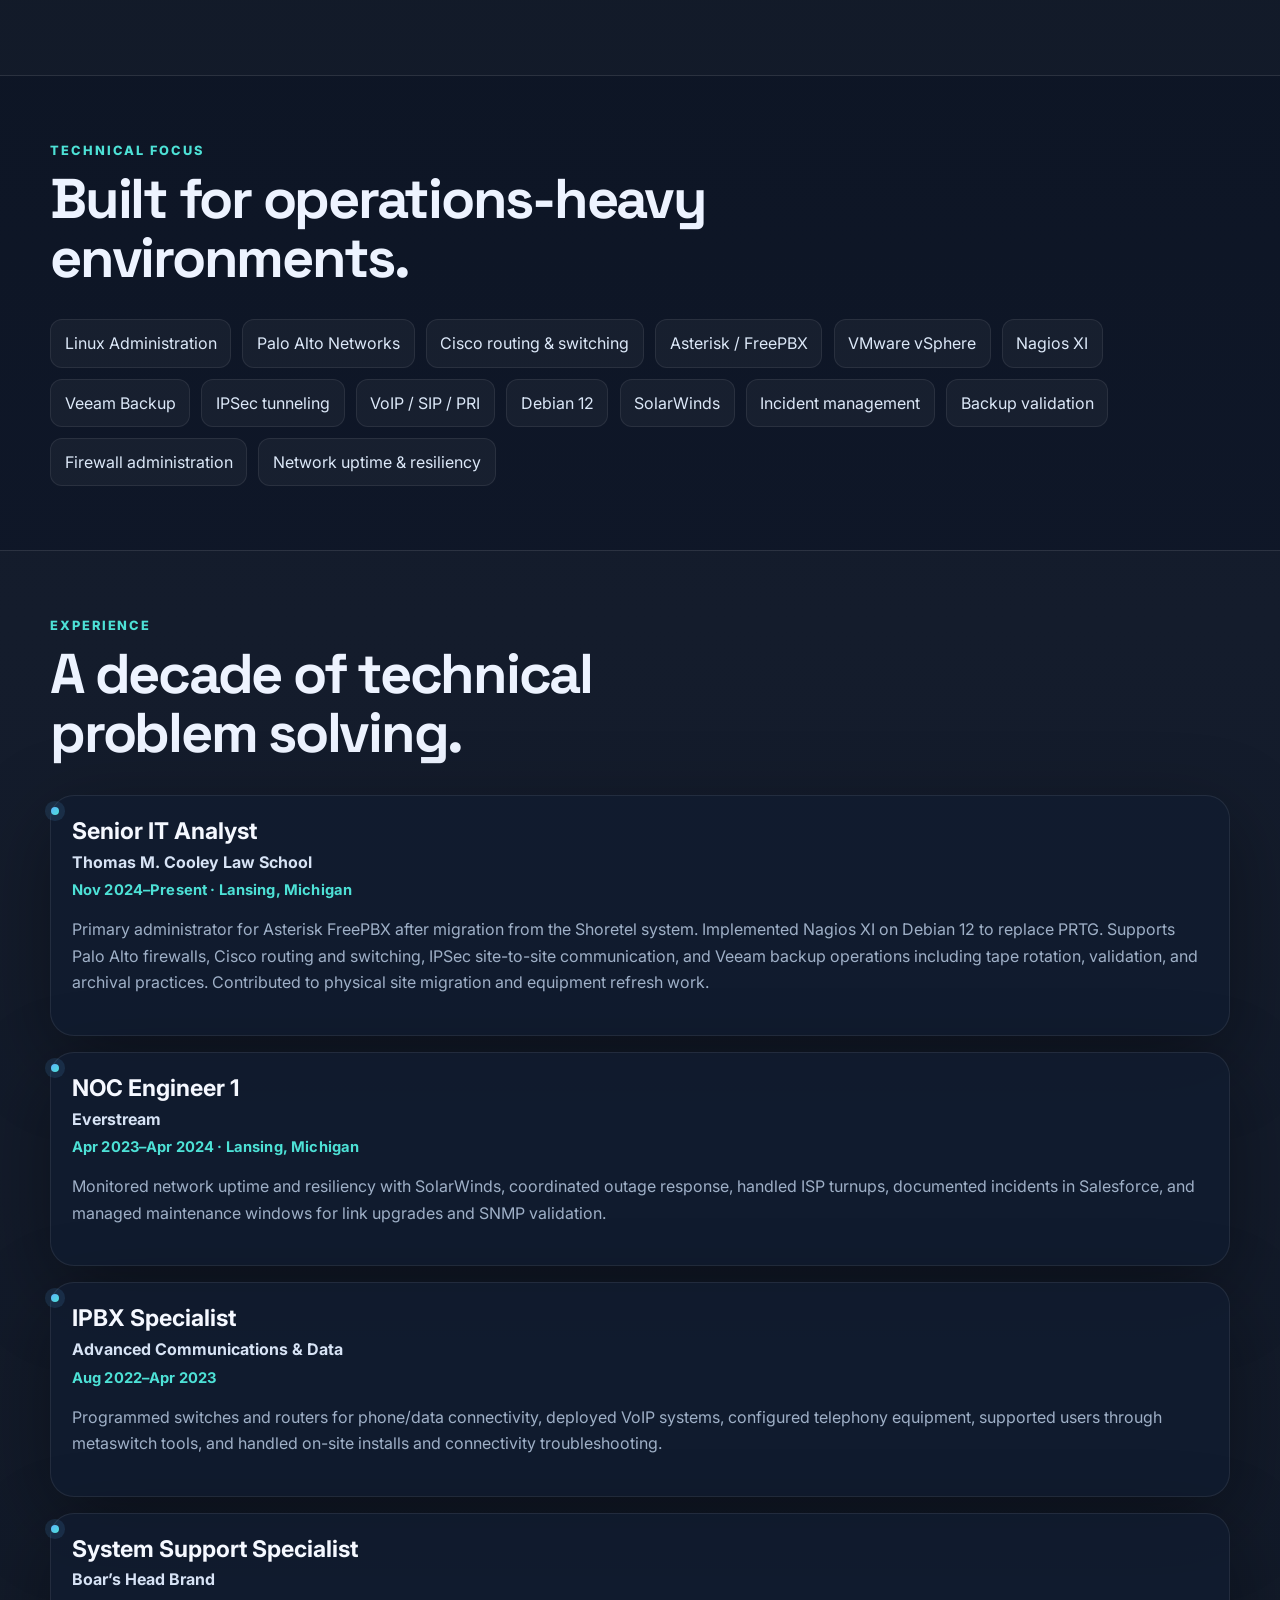
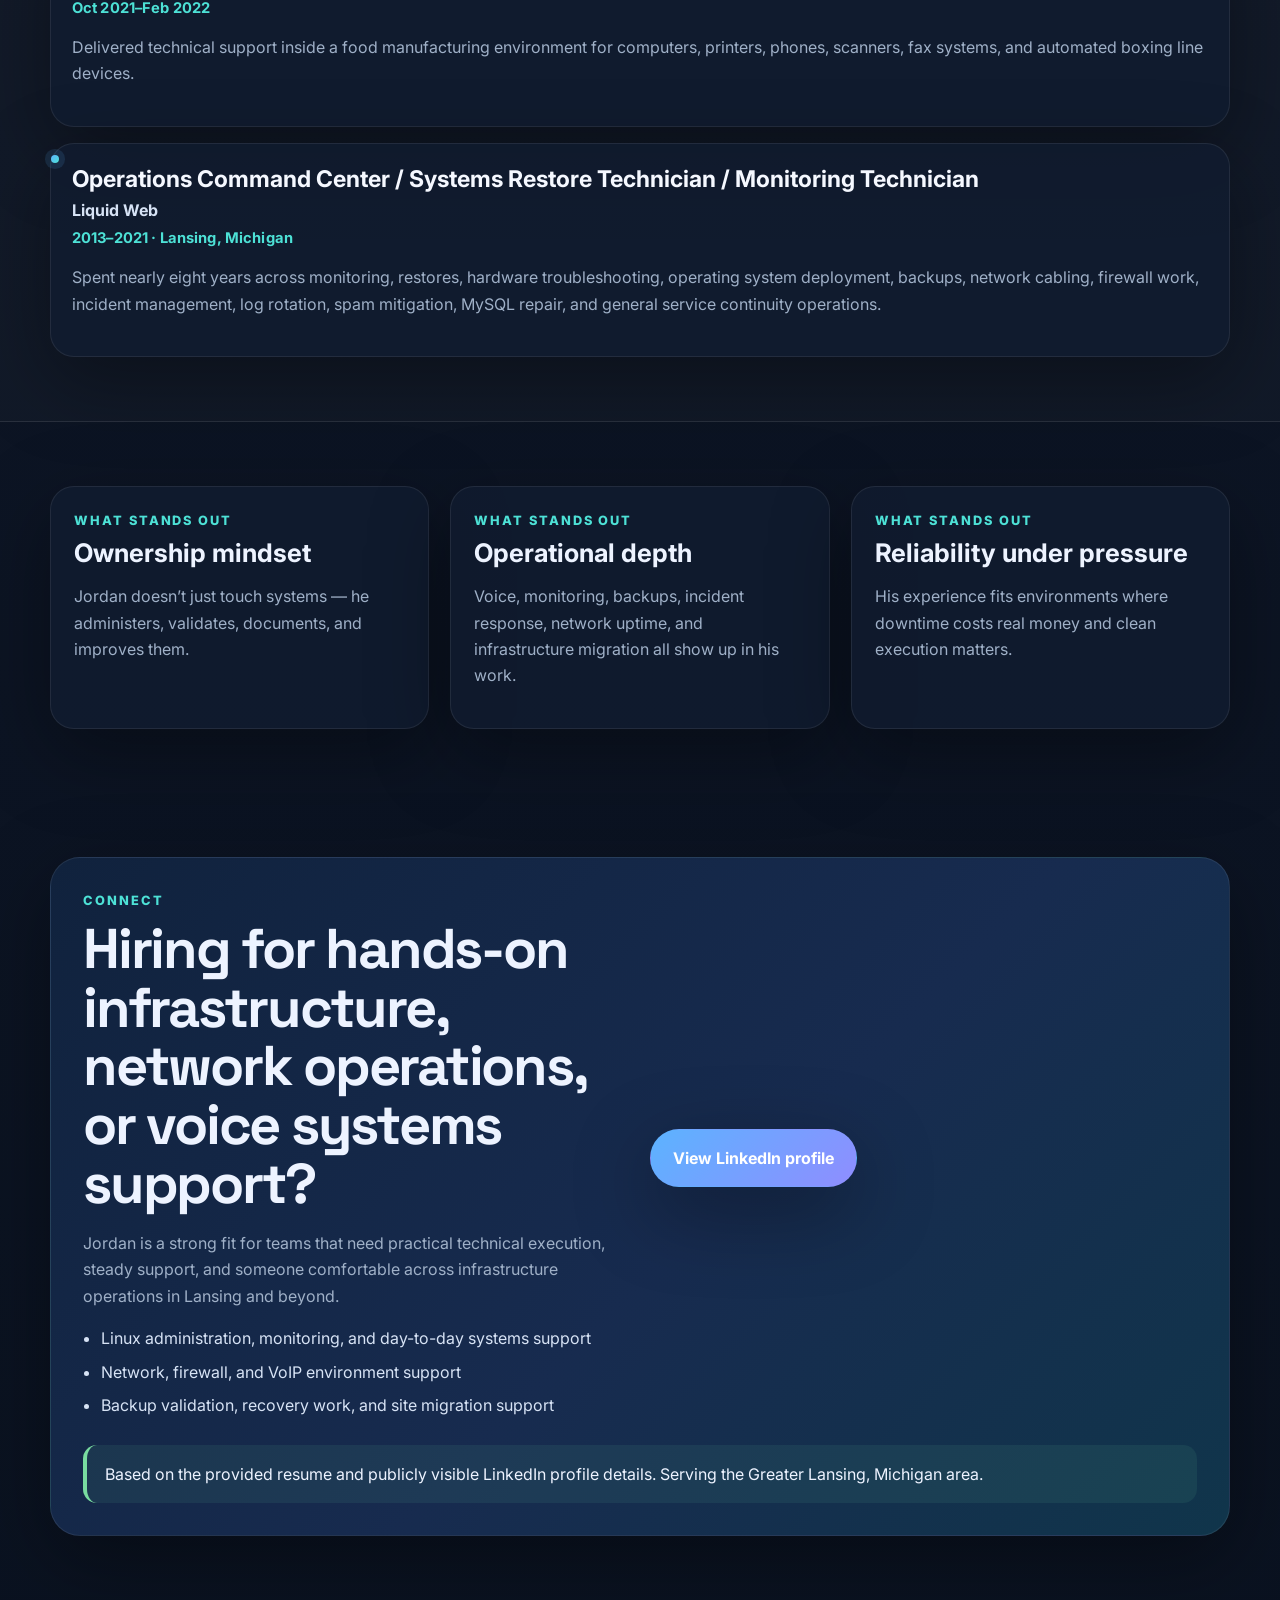
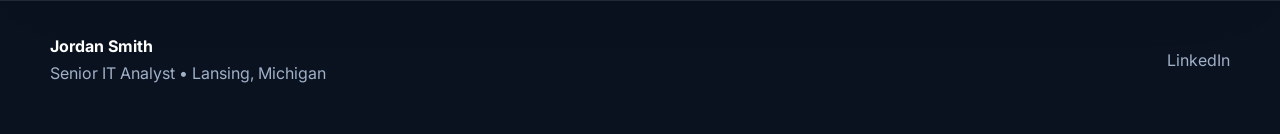
==== commit 68bc4d09: "Improve Jordan experience section hierarchy" ====
--- a/docs/index.html
+++ b/docs/index.html
@@ -139,23 +139,43 @@
         </div>
         <div class="timeline">
           <article class="card role">
-            <div class="meta">Thomas M. Cooley Law School · Senior IT Analyst · Nov 2024–Present · Lansing, Michigan</div>
+            <div class="role-head">
+              <h3>Senior IT Analyst</h3>
+              <div class="meta">Thomas M. Cooley Law School</div>
+              <div class="role-submeta">Nov 2024–Present · Lansing, Michigan</div>
+            </div>
             <p>Primary administrator for Asterisk FreePBX after migration from the Shoretel system. Implemented Nagios XI on Debian 12 to replace PRTG. Supports Palo Alto firewalls, Cisco routing and switching, IPSec site-to-site communication, and Veeam backup operations including tape rotation, validation, and archival practices. Contributed to physical site migration and equipment refresh work.</p>
           </article>
           <article class="card role">
-            <div class="meta">Everstream · NOC Engineer 1 · Apr 2023–Apr 2024 · Lansing, Michigan</div>
+            <div class="role-head">
+              <h3>NOC Engineer 1</h3>
+              <div class="meta">Everstream</div>
+              <div class="role-submeta">Apr 2023–Apr 2024 · Lansing, Michigan</div>
+            </div>
             <p>Monitored network uptime and resiliency with SolarWinds, coordinated outage response, handled ISP turnups, documented incidents in Salesforce, and managed maintenance windows for link upgrades and SNMP validation.</p>
           </article>
           <article class="card role">
-            <div class="meta">Advanced Communications & Data · IPBX Specialist · Aug 2022–Apr 2023</div>
+            <div class="role-head">
+              <h3>IPBX Specialist</h3>
+              <div class="meta">Advanced Communications &amp; Data</div>
+              <div class="role-submeta">Aug 2022–Apr 2023</div>
+            </div>
             <p>Programmed switches and routers for phone/data connectivity, deployed VoIP systems, configured telephony equipment, supported users through metaswitch tools, and handled on-site installs and connectivity troubleshooting.</p>
           </article>
           <article class="card role">
-            <div class="meta">Boar’s Head Brand · System Support Specialist · Oct 2021–Feb 2022</div>
+            <div class="role-head">
+              <h3>System Support Specialist</h3>
+              <div class="meta">Boar’s Head Brand</div>
+              <div class="role-submeta">Oct 2021–Feb 2022</div>
+            </div>
             <p>Delivered technical support inside a food manufacturing environment for computers, printers, phones, scanners, fax systems, and automated boxing line devices.</p>
           </article>
           <article class="card role">
-            <div class="meta">Liquid Web · Operations Command Center / Systems Restore Technician / Monitoring Technician · 2013–2021 · Lansing, Michigan</div>
+            <div class="role-head">
+              <h3>Operations Command Center / Systems Restore Technician / Monitoring Technician</h3>
+              <div class="meta">Liquid Web</div>
+              <div class="role-submeta">2013–2021 · Lansing, Michigan</div>
+            </div>
             <p>Spent nearly eight years across monitoring, restores, hardware troubleshooting, operating system deployment, backups, network cabling, firewall work, incident management, log rotation, spam mitigation, MySQL repair, and general service continuity operations.</p>
           </article>
         </div>
--- a/docs/site.css
+++ b/docs/site.css
@@ -95,7 +95,10 @@
   content: ''; position: absolute; left: 0; top: 0.7rem; width: 8px; height: 8px; border-radius: 50%; background: linear-gradient(135deg, var(--blue), var(--cyan));
   box-shadow: 0 0 0 6px rgba(92,179,255,0.12);
 }
-.role .meta { color: #d7e3f5; font-weight: 700; margin-bottom: 0.3rem; }
+.role-head { margin-bottom: 0.85rem; }
+.role-head h3 { margin-bottom: 0.35rem; font-size: clamp(1.2rem, 1.8vw, 1.5rem); color: #f5f8ff; }
+.role .meta { color: #d7e3f5; font-weight: 700; margin-bottom: 0.2rem; }
+.role-submeta { color: var(--cyan); font-size: 0.92rem; font-weight: 700; letter-spacing: 0.01em; }
 .skill-grid { display: flex; flex-wrap: wrap; gap: 0.7rem; }
 .skill { padding: 0.62rem 0.85rem; border-radius: 12px; background: rgba(255,255,255,0.04); border: 1px solid rgba(255,255,255,0.08); color: #dce8f8; }
 .split { display: grid; grid-template-columns: 0.95fr 1.05fr; gap: 2rem; align-items: start; }
@@ -117,10 +120,31 @@
 .notice { border-left: 4px solid var(--green); padding: 1rem 1.1rem; border-radius: 14px; background: rgba(120,220,160,0.08); }
 :focus-visible { outline: 3px solid rgba(92,179,255,0.55); outline-offset: 3px; }
 @media (max-width: 960px) {
+  .header-inner {
+    min-height: auto;
+    padding: 0.95rem 0;
+    flex-direction: column;
+    align-items: flex-start;
+  }
+  .nav {
+    width: 100%;
+    gap: 0.65rem;
+  }
   .hero-grid, .grid-2, .grid-3, .cards, .split, .footer-grid { grid-template-columns: 1fr; }
   .floating { position: static; margin-top: 1rem; max-width: none; }
 }
 @media (max-width: 640px) {
+  .nav a {
+    width: calc(50% - 0.35rem);
+    text-align: center;
+    padding: 0.72rem 0.9rem;
+    border-radius: 14px;
+    background: rgba(255,255,255,0.04);
+    border: 1px solid rgba(255,255,255,0.08);
+  }
+  .nav a.btn {
+    width: 100%;
+  }
   .btn { width: 100%; }
   .hero-actions { flex-direction: column; }
 }
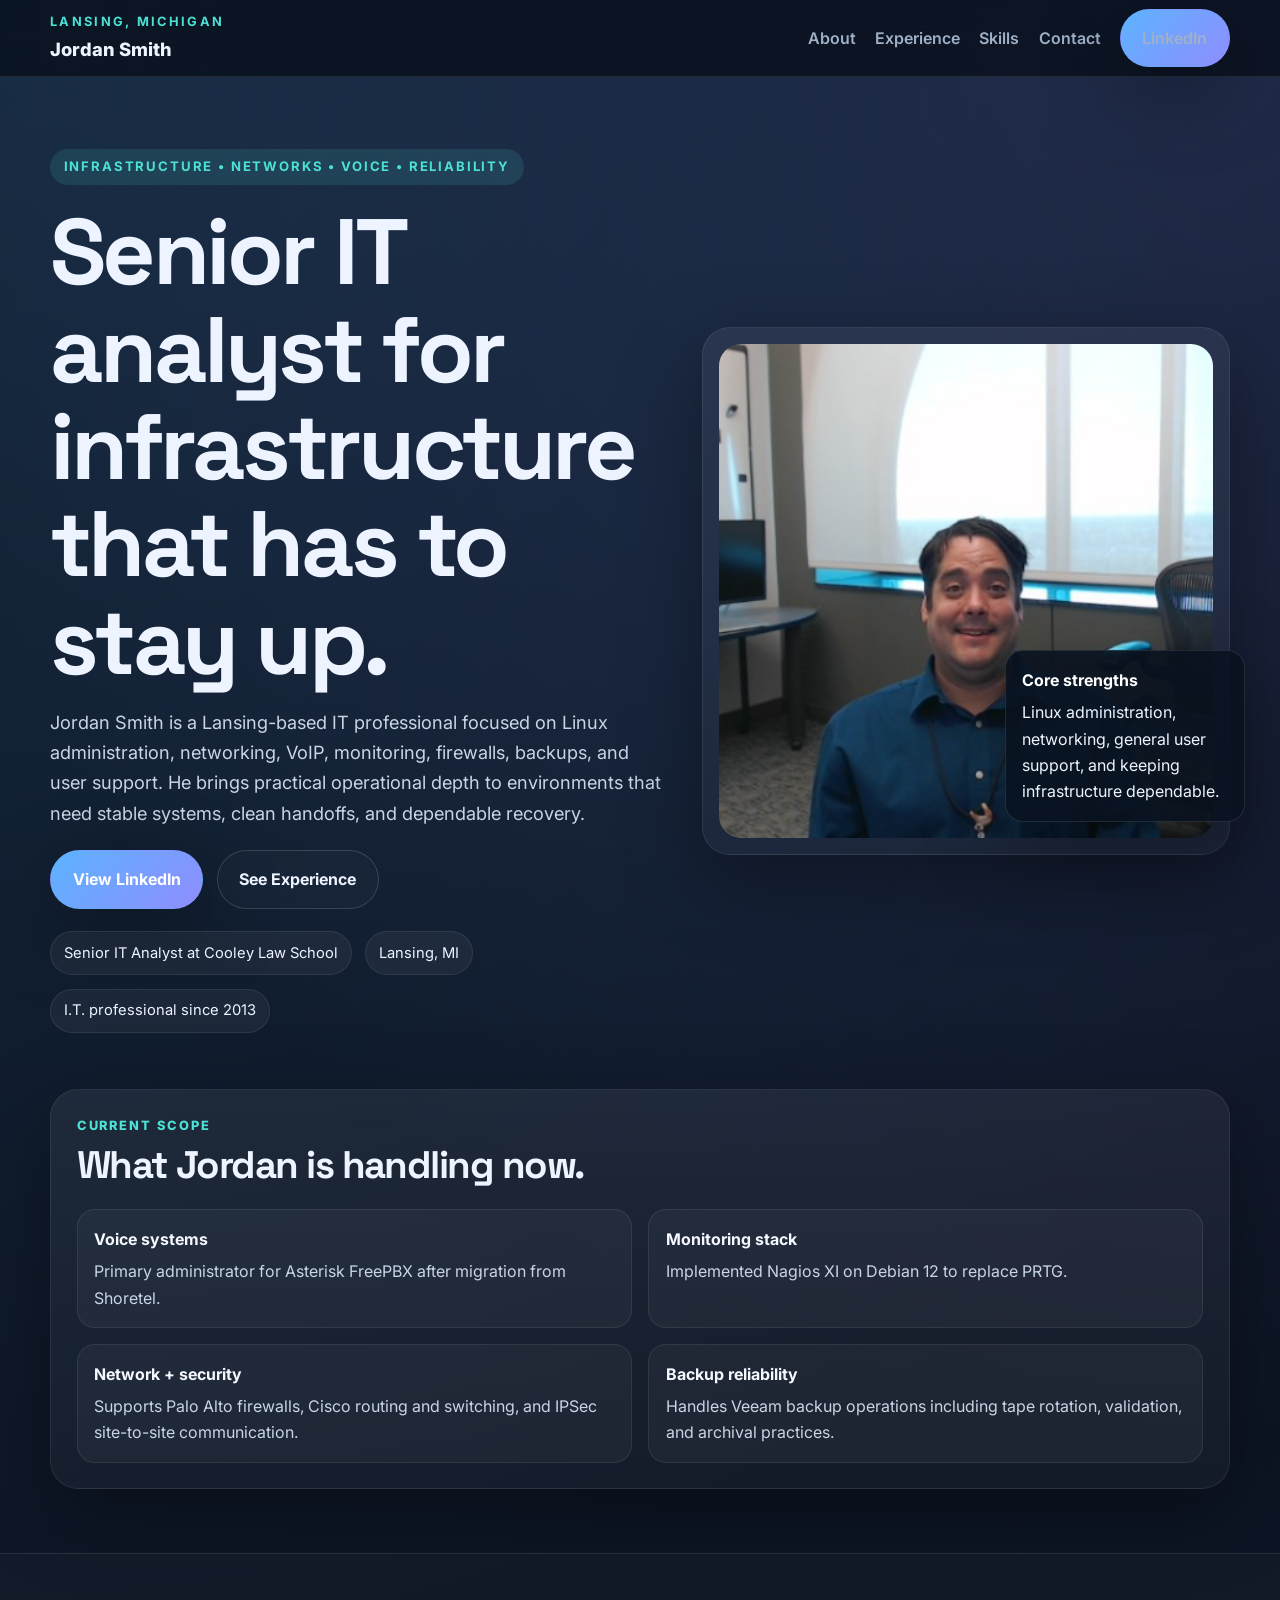
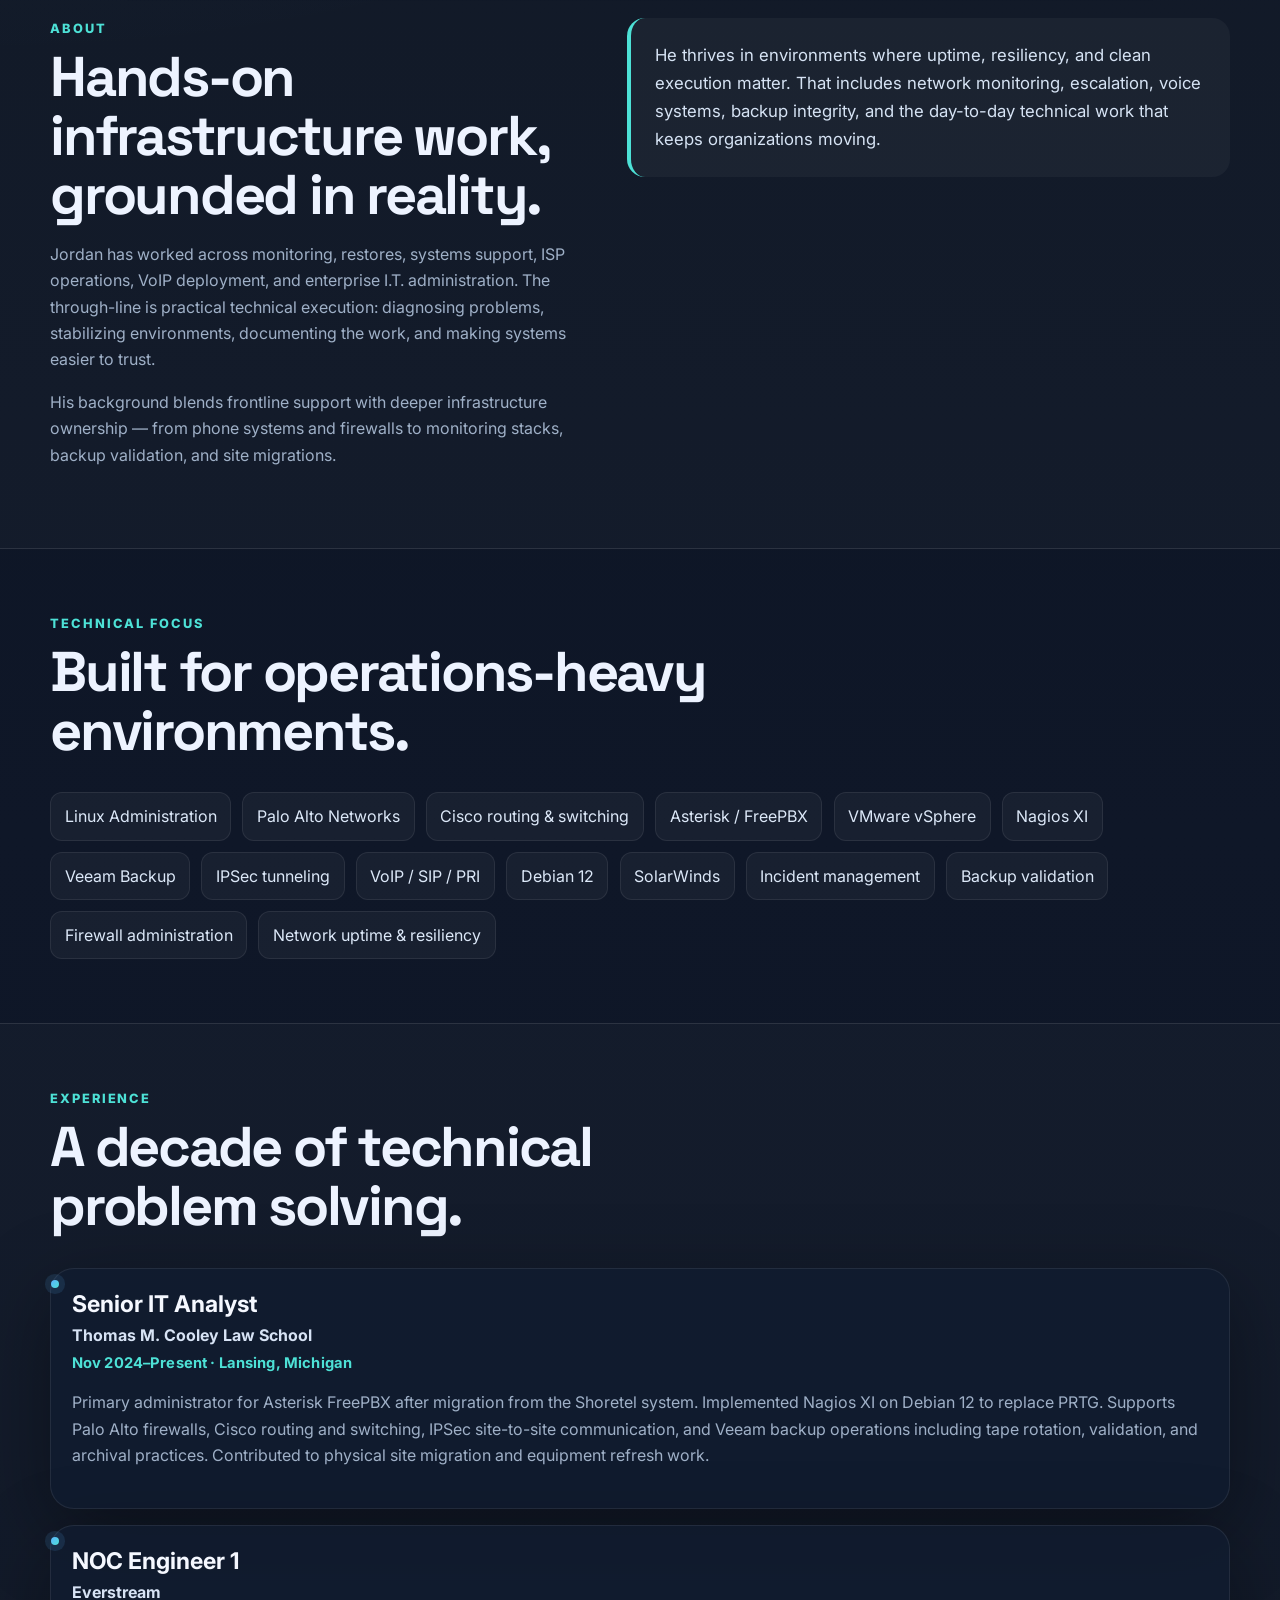
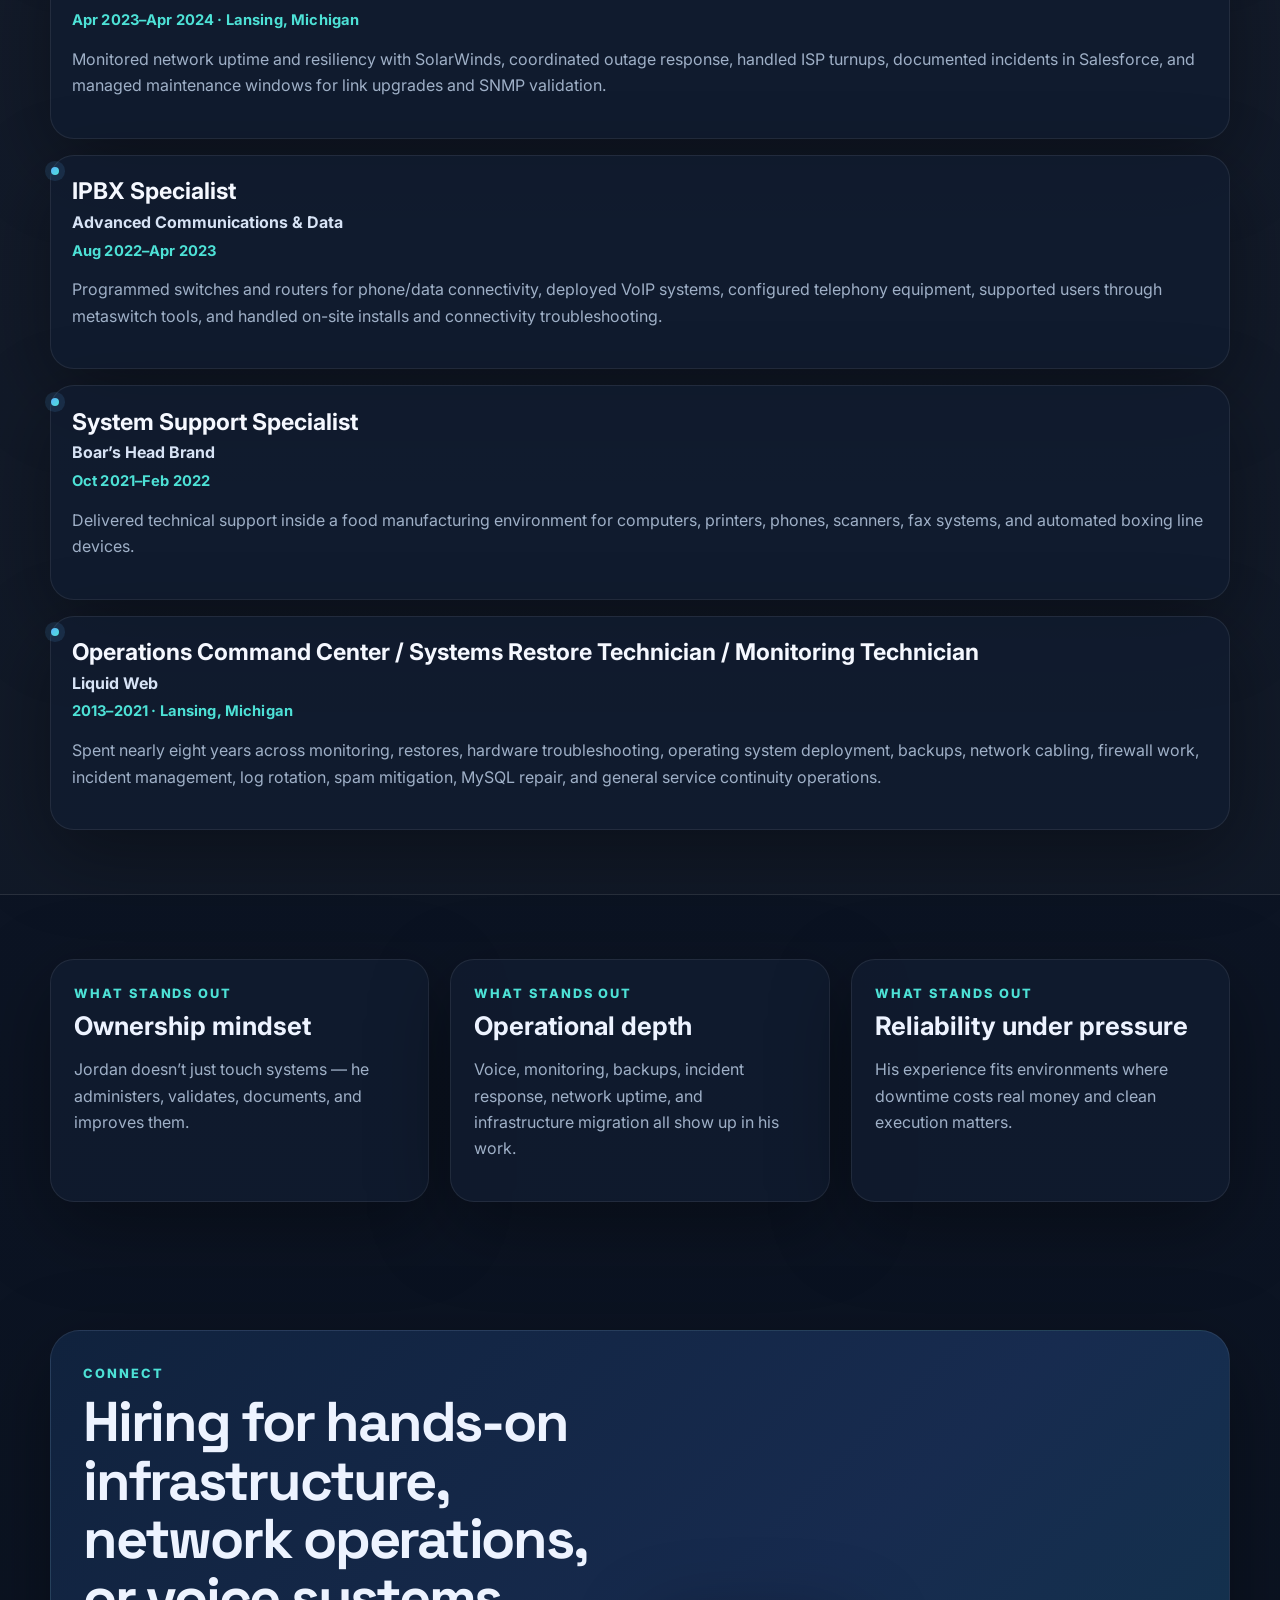
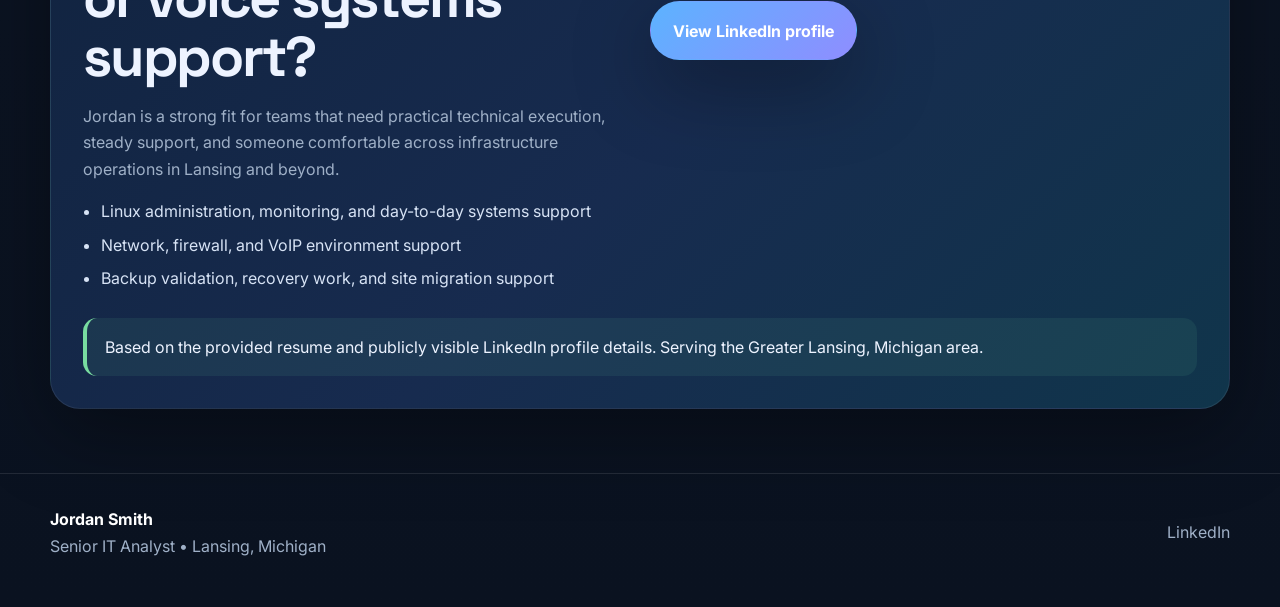
==== commit 01d89225: "Improve Jordan site credibility with current scope section" ====
--- a/docs/index.html
+++ b/docs/index.html
@@ -91,6 +91,35 @@
       </div>
     </section>
 
+    <section class="section scope-section">
+      <div class="container">
+        <div class="proof-strip panel">
+          <div>
+            <div class="kicker">Current scope</div>
+            <h2>What Jordan is handling now.</h2>
+          </div>
+          <div class="proof-grid" aria-label="Current technical responsibilities">
+            <article>
+              <strong>Voice systems</strong>
+              <span>Primary administrator for Asterisk FreePBX after migration from Shoretel.</span>
+            </article>
+            <article>
+              <strong>Monitoring stack</strong>
+              <span>Implemented Nagios XI on Debian 12 to replace PRTG.</span>
+            </article>
+            <article>
+              <strong>Network + security</strong>
+              <span>Supports Palo Alto firewalls, Cisco routing and switching, and IPSec site-to-site communication.</span>
+            </article>
+            <article>
+              <strong>Backup reliability</strong>
+              <span>Handles Veeam backup operations including tape rotation, validation, and archival practices.</span>
+            </article>
+          </div>
+        </div>
+      </div>
+    </section>
+
     <section id="about" class="section alt">
       <div class="container split">
         <div>
--- a/docs/site.css
+++ b/docs/site.css
@@ -82,6 +82,35 @@
 .section { padding: 4rem 0; }
 .section.alt { border-top: 1px solid var(--line); border-bottom: 1px solid var(--line); background: rgba(255,255,255,0.02); }
 .section-head { max-width: 760px; margin-bottom: 2rem; }
+.scope-section { padding-top: 0.5rem; }
+.proof-strip {
+  padding: 1.6rem;
+  display: grid;
+  gap: 1.5rem;
+}
+.proof-strip h2 {
+  font-size: clamp(1.6rem, 3vw, 2.4rem);
+  margin-bottom: 0;
+}
+.proof-grid {
+  display: grid;
+  grid-template-columns: repeat(2, minmax(0, 1fr));
+  gap: 1rem;
+}
+.proof-grid article {
+  padding: 1rem 1.05rem;
+  border-radius: 18px;
+  background: rgba(255,255,255,0.04);
+  border: 1px solid rgba(255,255,255,0.08);
+}
+.proof-grid strong {
+  display: block;
+  color: #f5f8ff;
+  margin-bottom: 0.35rem;
+}
+.proof-grid span {
+  color: #c8d5e7;
+}
 .grid-2, .grid-3, .cards { display: grid; gap: 1.3rem; }
 .grid-2 { grid-template-columns: repeat(2, minmax(0,1fr)); }
 .grid-3, .cards { grid-template-columns: repeat(3, minmax(0,1fr)); }
@@ -130,7 +159,7 @@
     width: 100%;
     gap: 0.65rem;
   }
-  .hero-grid, .grid-2, .grid-3, .cards, .split, .footer-grid { grid-template-columns: 1fr; }
+  .hero-grid, .grid-2, .grid-3, .cards, .split, .footer-grid, .proof-grid { grid-template-columns: 1fr; }
   .floating { position: static; margin-top: 1rem; max-width: none; }
 }
 @media (max-width: 640px) {
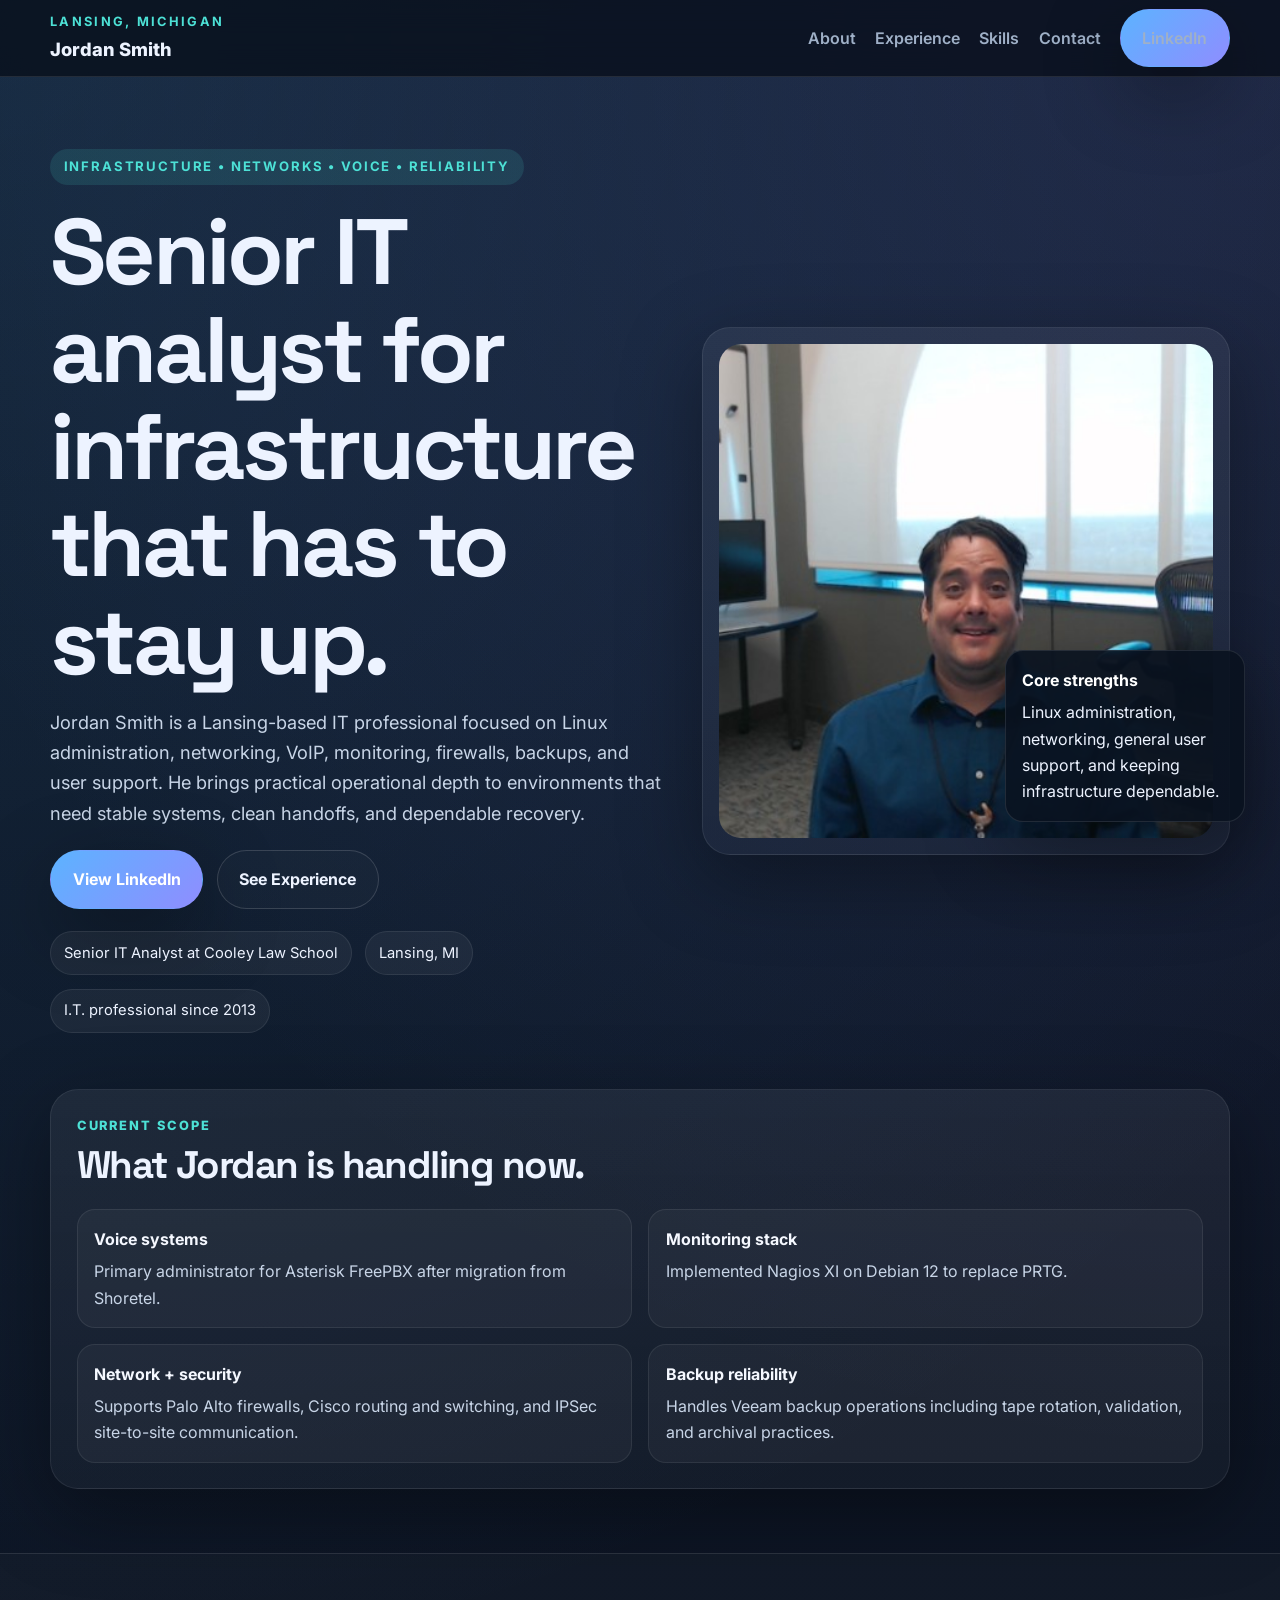
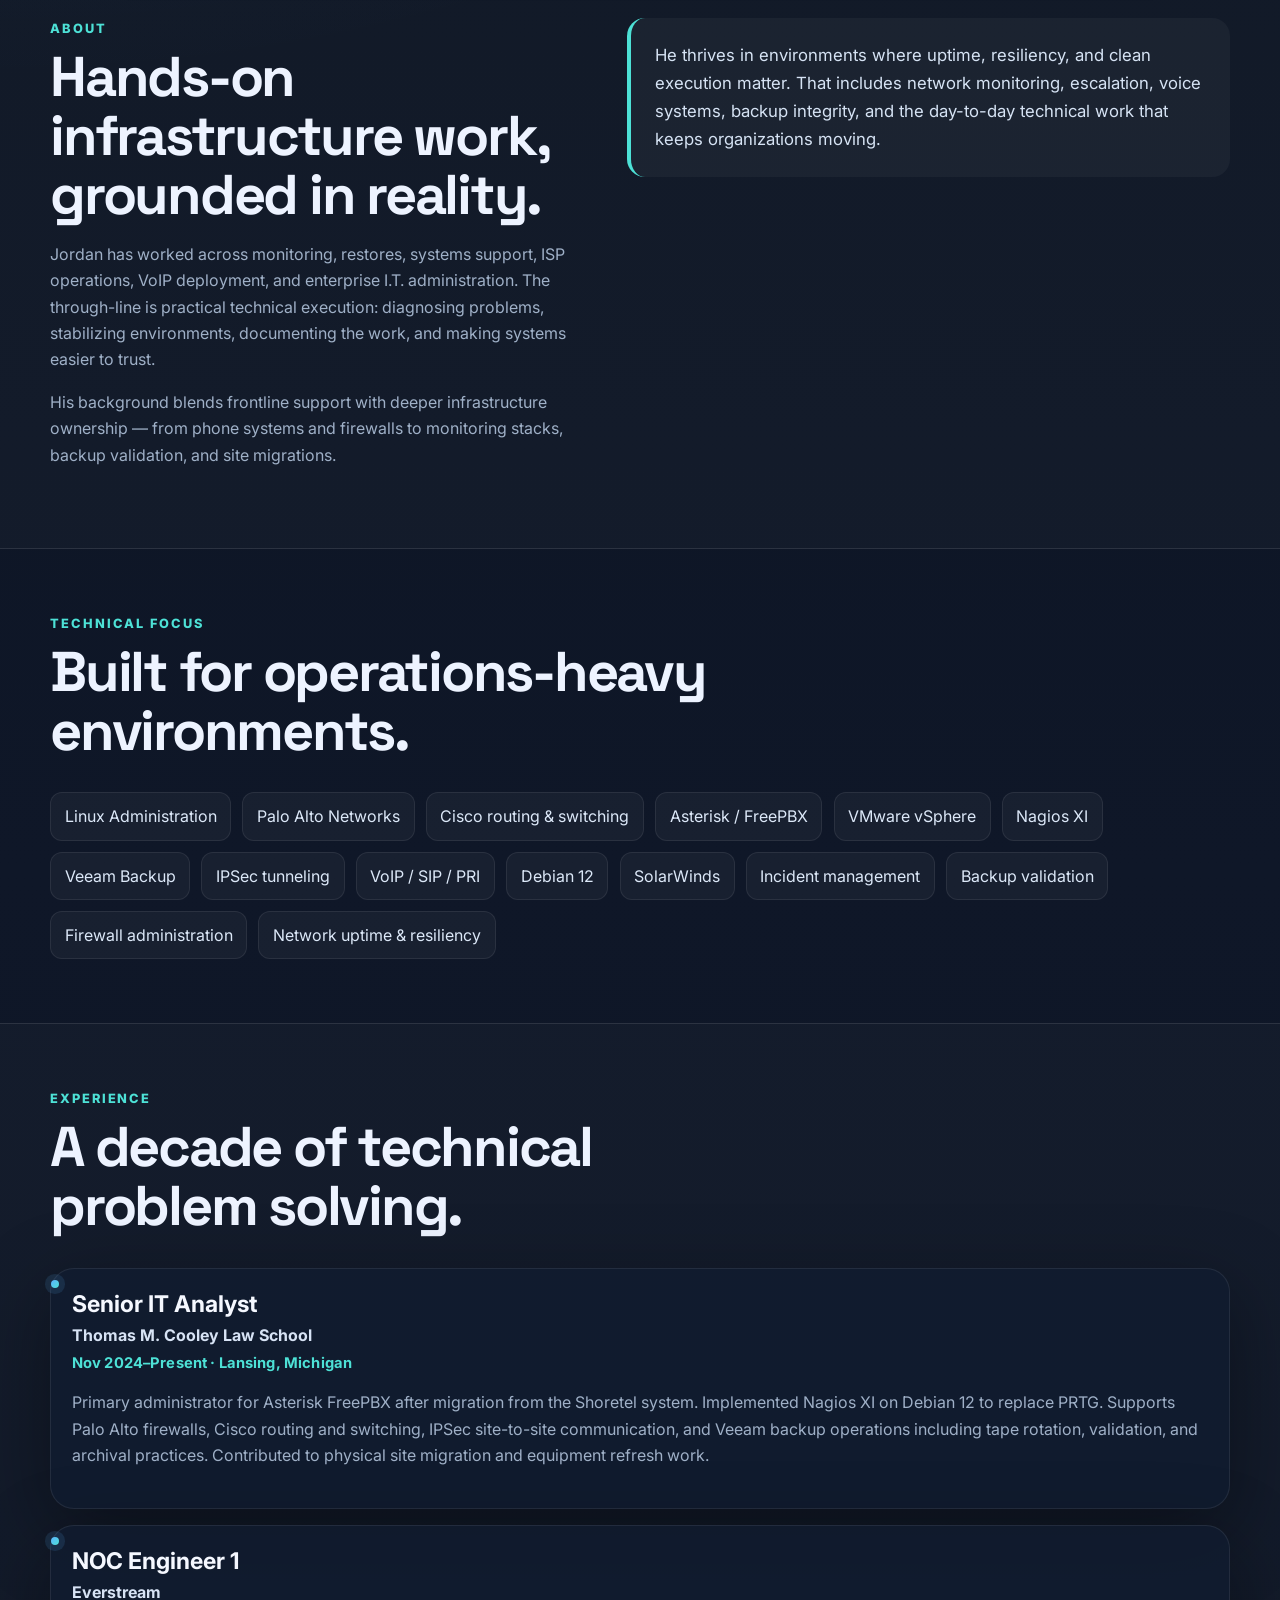
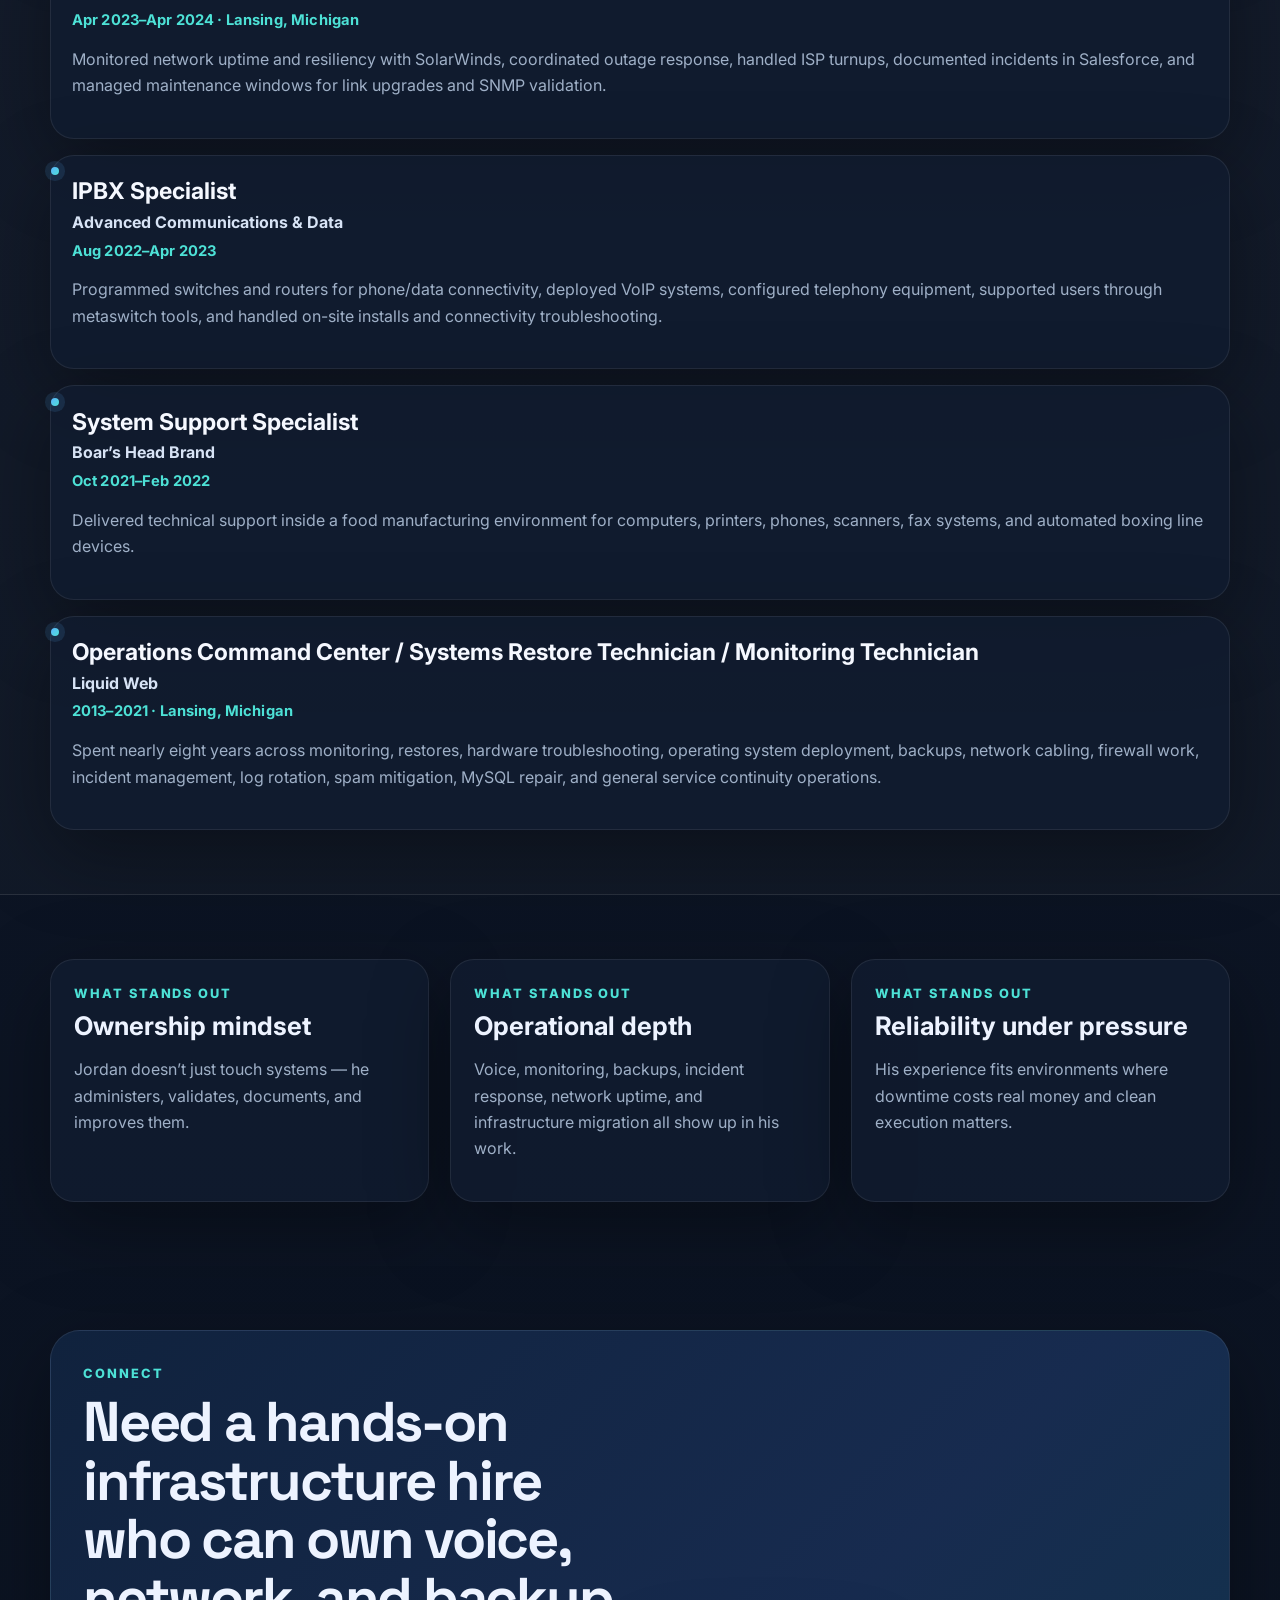
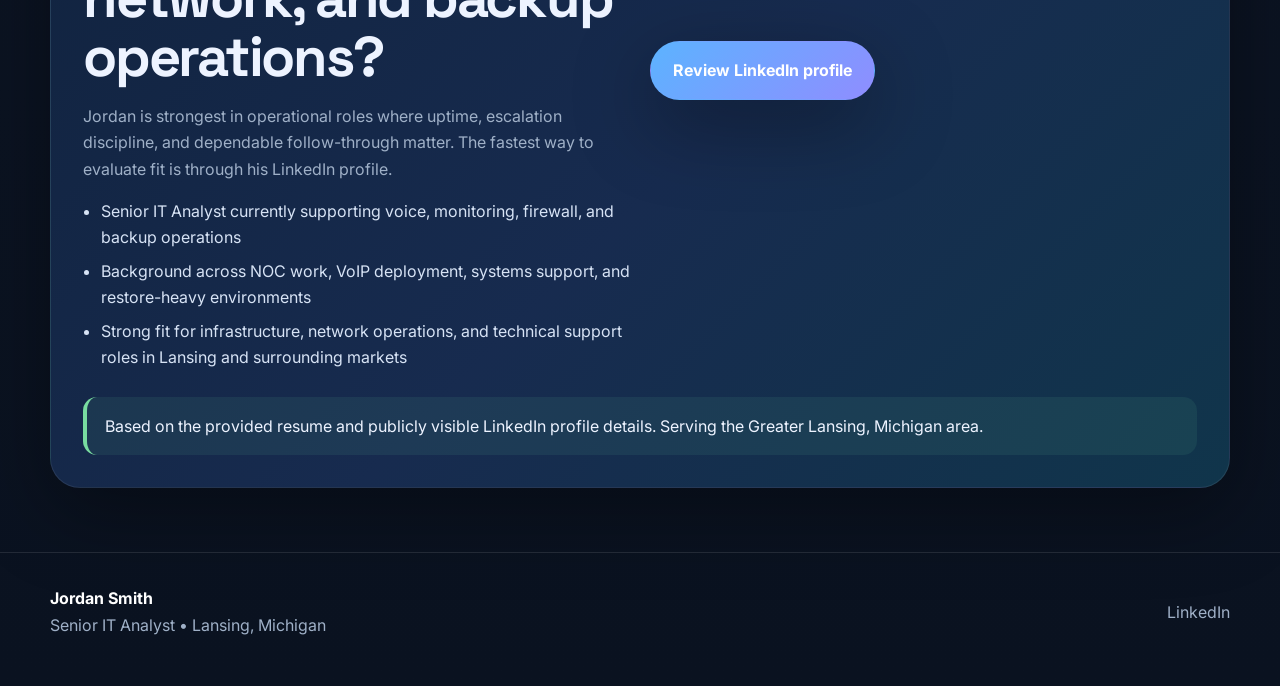
==== commit c8a617b2: "Update Jordan site contact CTA" ====
--- a/docs/index.html
+++ b/docs/index.html
@@ -237,16 +237,16 @@
           <div class="grid-2">
             <div>
               <div class="kicker">Connect</div>
-              <h2>Hiring for hands-on infrastructure, network operations, or voice systems support?</h2>
-              <p>Jordan is a strong fit for teams that need practical technical execution, steady support, and someone comfortable across infrastructure operations in Lansing and beyond.</p>
+              <h2>Need a hands-on infrastructure hire who can own voice, network, and backup operations?</h2>
+              <p>Jordan is strongest in operational roles where uptime, escalation discipline, and dependable follow-through matter. The fastest way to evaluate fit is through his LinkedIn profile.</p>
               <ul class="cta-points">
-                <li>Linux administration, monitoring, and day-to-day systems support</li>
-                <li>Network, firewall, and VoIP environment support</li>
-                <li>Backup validation, recovery work, and site migration support</li>
+                <li>Senior IT Analyst currently supporting voice, monitoring, firewall, and backup operations</li>
+                <li>Background across NOC work, VoIP deployment, systems support, and restore-heavy environments</li>
+                <li>Strong fit for infrastructure, network operations, and technical support roles in Lansing and surrounding markets</li>
               </ul>
             </div>
             <div style="display:flex;align-items:center;justify-content:flex-start;gap:1rem;flex-wrap:wrap;">
-              <a class="btn btn-primary" href="https://www.linkedin.com/in/jordan-smith-614370184" target="_blank" rel="noreferrer">View LinkedIn profile</a>
+              <a class="btn btn-primary" href="https://www.linkedin.com/in/jordan-smith-614370184" target="_blank" rel="noreferrer">Review LinkedIn profile</a>
             </div>
           </div>
           <div class="notice" style="margin-top:1.2rem;">Based on the provided resume and publicly visible LinkedIn profile details. Serving the Greater Lansing, Michigan area.</div>
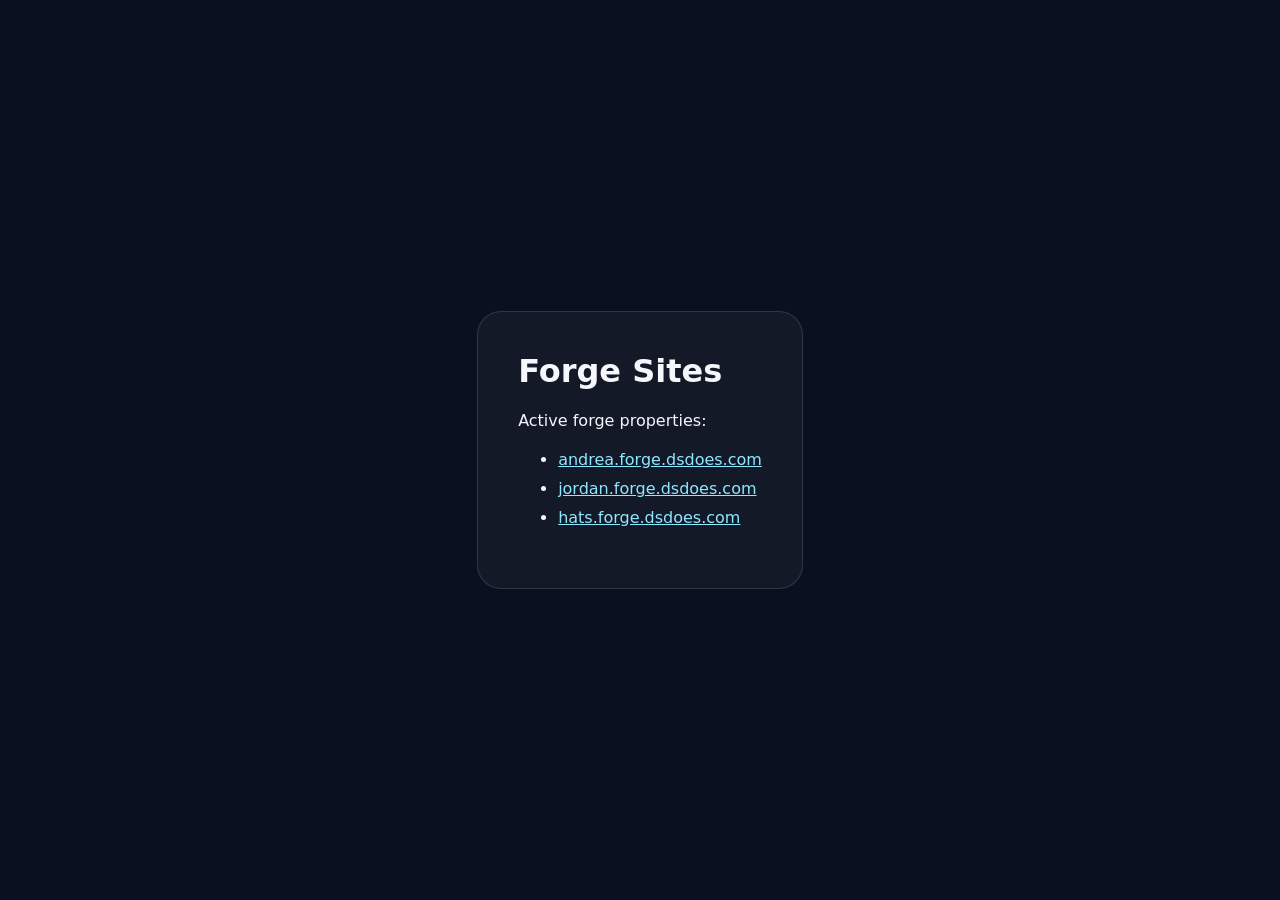
==== commit 0e88b304: "Restore forge root landing page" ====
--- a/docs/index.html
+++ b/docs/index.html
@@ -3,263 +3,24 @@
 <head>
   <meta charset="utf-8">
   <meta name="viewport" content="width=device-width, initial-scale=1">
-  <title>Jordan Smith | Senior IT Analyst in Lansing, Michigan</title>
-  <meta name="description" content="Jordan Smith is a Senior IT Analyst in Lansing, Michigan specializing in Linux administration, networking, VoIP, firewalls, backups, and infrastructure reliability.">
-  <link rel="canonical" href="https://jordan.forge.dsdoes.com/">
-  <meta property="og:type" content="website">
-  <meta property="og:title" content="Jordan Smith | Senior IT Analyst in Lansing, Michigan">
-  <meta property="og:description" content="Jordan Smith is a Senior IT Analyst in Lansing, Michigan specializing in Linux administration, networking, VoIP, firewalls, backups, and infrastructure reliability.">
-  <meta property="og:url" content="https://jordan.forge.dsdoes.com/">
-  <meta property="og:image" content="https://jordan.forge.dsdoes.com/assets/jordan.jpg">
-  <meta name="twitter:card" content="summary_large_image">
-  <meta name="twitter:title" content="Jordan Smith | Senior IT Analyst in Lansing, Michigan">
-  <meta name="twitter:description" content="Jordan Smith is a Senior IT Analyst in Lansing, Michigan specializing in Linux administration, networking, VoIP, firewalls, backups, and infrastructure reliability.">
-  <meta name="twitter:image" content="https://jordan.forge.dsdoes.com/assets/jordan.jpg">
-  <script type="application/ld+json">
-    {
-      "@context": "https://schema.org",
-      "@type": "Person",
-      "name": "Jordan Smith",
-      "jobTitle": "Senior IT Analyst",
-      "image": "https://jordan.forge.dsdoes.com/assets/jordan.jpg",
-      "url": "https://jordan.forge.dsdoes.com/",
-      "sameAs": [
-        "https://www.linkedin.com/in/jordan-smith-614370184"
-      ],
-      "address": {
-        "@type": "PostalAddress",
-        "addressLocality": "Lansing",
-        "addressRegion": "MI",
-        "addressCountry": "US"
-      },
-      "knowsAbout": [
-        "Linux administration",
-        "Networking",
-        "VoIP",
-        "Firewalls",
-        "Backups",
-        "Infrastructure reliability"
-      ]
-    }
-  </script>
-  <link rel="preconnect" href="https://fonts.googleapis.com">
-  <link rel="preconnect" href="https://fonts.gstatic.com" crossorigin>
-  <link href="https://fonts.googleapis.com/css2?family=Inter:wght@400;500;600;700;800&family=Space+Grotesk:wght@500;700&display=swap" rel="stylesheet">
-  <link rel="stylesheet" href="site.css">
+  <title>forge.dsdoes.com</title>
+  <meta name="description" content="Forge websites by David Silva Smith.">
+  <style>
+    body{margin:0;font-family:Inter,system-ui,sans-serif;background:#0b1020;color:#f5f7fb;display:grid;place-items:center;min-height:100vh}
+    .box{max-width:760px;padding:40px;border:1px solid rgba(255,255,255,.12);border-radius:24px;background:rgba(255,255,255,.04)}
+    a{color:#8ee8ff} h1{margin-top:0}
+    ul{line-height:1.8}
+  </style>
 </head>
 <body>
-  <header class="header">
-    <div class="container header-inner">
-      <a class="brand" href="index.html">
-        <span class="brand-mark">Lansing, Michigan</span>
-        <span class="brand-name">Jordan Smith</span>
-      </a>
-      <nav class="nav" aria-label="Primary navigation">
-        <a href="#about">About</a>
-        <a href="#experience">Experience</a>
-        <a href="#skills">Skills</a>
-        <a href="#contact">Contact</a>
-        <a class="btn btn-primary" href="https://www.linkedin.com/in/jordan-smith-614370184" target="_blank" rel="noreferrer">LinkedIn</a>
-      </nav>
-    </div>
-  </header>
-
-  <main>
-    <section class="hero">
-      <div class="container hero-grid">
-        <div>
-          <span class="eyebrow">Infrastructure • Networks • Voice • Reliability</span>
-          <h1>Senior IT analyst for infrastructure that has to stay up.</h1>
-          <p class="lead">Jordan Smith is a Lansing-based IT professional focused on Linux administration, networking, VoIP, monitoring, firewalls, backups, and user support. He brings practical operational depth to environments that need stable systems, clean handoffs, and dependable recovery.</p>
-          <div class="hero-actions">
-            <a class="btn btn-primary" href="https://www.linkedin.com/in/jordan-smith-614370184" target="_blank" rel="noreferrer">View LinkedIn</a>
-            <a class="btn btn-secondary" href="#experience">See Experience</a>
-          </div>
-          <div class="badge-row">
-            <span class="badge">Senior IT Analyst at Cooley Law School</span>
-            <span class="badge">Lansing, MI</span>
-            <span class="badge">I.T. professional since 2013</span>
-          </div>
-        </div>
-        <div class="panel hero-photo-wrap">
-          <img class="hero-photo" src="assets/jordan.jpg" alt="Jordan Smith sitting in an office, smiling at the camera.">
-          <div class="floating">
-            <strong>Core strengths</strong>
-            Linux administration, networking, general user support, and keeping infrastructure dependable.
-          </div>
-        </div>
-      </div>
-    </section>
-
-    <section class="section scope-section">
-      <div class="container">
-        <div class="proof-strip panel">
-          <div>
-            <div class="kicker">Current scope</div>
-            <h2>What Jordan is handling now.</h2>
-          </div>
-          <div class="proof-grid" aria-label="Current technical responsibilities">
-            <article>
-              <strong>Voice systems</strong>
-              <span>Primary administrator for Asterisk FreePBX after migration from Shoretel.</span>
-            </article>
-            <article>
-              <strong>Monitoring stack</strong>
-              <span>Implemented Nagios XI on Debian 12 to replace PRTG.</span>
-            </article>
-            <article>
-              <strong>Network + security</strong>
-              <span>Supports Palo Alto firewalls, Cisco routing and switching, and IPSec site-to-site communication.</span>
-            </article>
-            <article>
-              <strong>Backup reliability</strong>
-              <span>Handles Veeam backup operations including tape rotation, validation, and archival practices.</span>
-            </article>
-          </div>
-        </div>
-      </div>
-    </section>
-
-    <section id="about" class="section alt">
-      <div class="container split">
-        <div>
-          <div class="kicker">About</div>
-          <h2>Hands-on infrastructure work, grounded in reality.</h2>
-          <p>Jordan has worked across monitoring, restores, systems support, ISP operations, VoIP deployment, and enterprise I.T. administration. The through-line is practical technical execution: diagnosing problems, stabilizing environments, documenting the work, and making systems easier to trust.</p>
-          <p>His background blends frontline support with deeper infrastructure ownership — from phone systems and firewalls to monitoring stacks, backup validation, and site migrations.</p>
-        </div>
-        <div class="quote">
-          He thrives in environments where uptime, resiliency, and clean execution matter. That includes network monitoring, escalation, voice systems, backup integrity, and the day-to-day technical work that keeps organizations moving.
-        </div>
-      </div>
-    </section>
-
-    <section id="skills" class="section">
-      <div class="container">
-        <div class="section-head">
-          <div class="kicker">Technical focus</div>
-          <h2>Built for operations-heavy environments.</h2>
-        </div>
-        <div class="skill-grid">
-          <span class="skill">Linux Administration</span>
-          <span class="skill">Palo Alto Networks</span>
-          <span class="skill">Cisco routing & switching</span>
-          <span class="skill">Asterisk / FreePBX</span>
-          <span class="skill">VMware vSphere</span>
-          <span class="skill">Nagios XI</span>
-          <span class="skill">Veeam Backup</span>
-          <span class="skill">IPSec tunneling</span>
-          <span class="skill">VoIP / SIP / PRI</span>
-          <span class="skill">Debian 12</span>
-          <span class="skill">SolarWinds</span>
-          <span class="skill">Incident management</span>
-          <span class="skill">Backup validation</span>
-          <span class="skill">Firewall administration</span>
-          <span class="skill">Network uptime & resiliency</span>
-        </div>
-      </div>
-    </section>
-
-    <section id="experience" class="section alt">
-      <div class="container">
-        <div class="section-head">
-          <div class="kicker">Experience</div>
-          <h2>A decade of technical problem solving.</h2>
-        </div>
-        <div class="timeline">
-          <article class="card role">
-            <div class="role-head">
-              <h3>Senior IT Analyst</h3>
-              <div class="meta">Thomas M. Cooley Law School</div>
-              <div class="role-submeta">Nov 2024–Present · Lansing, Michigan</div>
-            </div>
-            <p>Primary administrator for Asterisk FreePBX after migration from the Shoretel system. Implemented Nagios XI on Debian 12 to replace PRTG. Supports Palo Alto firewalls, Cisco routing and switching, IPSec site-to-site communication, and Veeam backup operations including tape rotation, validation, and archival practices. Contributed to physical site migration and equipment refresh work.</p>
-          </article>
-          <article class="card role">
-            <div class="role-head">
-              <h3>NOC Engineer 1</h3>
-              <div class="meta">Everstream</div>
-              <div class="role-submeta">Apr 2023–Apr 2024 · Lansing, Michigan</div>
-            </div>
-            <p>Monitored network uptime and resiliency with SolarWinds, coordinated outage response, handled ISP turnups, documented incidents in Salesforce, and managed maintenance windows for link upgrades and SNMP validation.</p>
-          </article>
-          <article class="card role">
-            <div class="role-head">
-              <h3>IPBX Specialist</h3>
-              <div class="meta">Advanced Communications &amp; Data</div>
-              <div class="role-submeta">Aug 2022–Apr 2023</div>
-            </div>
-            <p>Programmed switches and routers for phone/data connectivity, deployed VoIP systems, configured telephony equipment, supported users through metaswitch tools, and handled on-site installs and connectivity troubleshooting.</p>
-          </article>
-          <article class="card role">
-            <div class="role-head">
-              <h3>System Support Specialist</h3>
-              <div class="meta">Boar’s Head Brand</div>
-              <div class="role-submeta">Oct 2021–Feb 2022</div>
-            </div>
-            <p>Delivered technical support inside a food manufacturing environment for computers, printers, phones, scanners, fax systems, and automated boxing line devices.</p>
-          </article>
-          <article class="card role">
-            <div class="role-head">
-              <h3>Operations Command Center / Systems Restore Technician / Monitoring Technician</h3>
-              <div class="meta">Liquid Web</div>
-              <div class="role-submeta">2013–2021 · Lansing, Michigan</div>
-            </div>
-            <p>Spent nearly eight years across monitoring, restores, hardware troubleshooting, operating system deployment, backups, network cabling, firewall work, incident management, log rotation, spam mitigation, MySQL repair, and general service continuity operations.</p>
-          </article>
-        </div>
-      </div>
-    </section>
-
-    <section class="section">
-      <div class="container grid-3">
-        <article class="card">
-          <div class="kicker">What stands out</div>
-          <h3>Ownership mindset</h3>
-          <p>Jordan doesn’t just touch systems — he administers, validates, documents, and improves them.</p>
-        </article>
-        <article class="card">
-          <div class="kicker">What stands out</div>
-          <h3>Operational depth</h3>
-          <p>Voice, monitoring, backups, incident response, network uptime, and infrastructure migration all show up in his work.</p>
-        </article>
-        <article class="card">
-          <div class="kicker">What stands out</div>
-          <h3>Reliability under pressure</h3>
-          <p>His experience fits environments where downtime costs real money and clean execution matters.</p>
-        </article>
-      </div>
-    </section>
-
-    <section id="contact" class="section">
-      <div class="container">
-        <div class="cta-band">
-          <div class="grid-2">
-            <div>
-              <div class="kicker">Connect</div>
-              <h2>Need a hands-on infrastructure hire who can own voice, network, and backup operations?</h2>
-              <p>Jordan is strongest in operational roles where uptime, escalation discipline, and dependable follow-through matter. The fastest way to evaluate fit is through his LinkedIn profile.</p>
-              <ul class="cta-points">
-                <li>Senior IT Analyst currently supporting voice, monitoring, firewall, and backup operations</li>
-                <li>Background across NOC work, VoIP deployment, systems support, and restore-heavy environments</li>
-                <li>Strong fit for infrastructure, network operations, and technical support roles in Lansing and surrounding markets</li>
-              </ul>
-            </div>
-            <div style="display:flex;align-items:center;justify-content:flex-start;gap:1rem;flex-wrap:wrap;">
-              <a class="btn btn-primary" href="https://www.linkedin.com/in/jordan-smith-614370184" target="_blank" rel="noreferrer">Review LinkedIn profile</a>
-            </div>
-          </div>
-          <div class="notice" style="margin-top:1.2rem;">Based on the provided resume and publicly visible LinkedIn profile details. Serving the Greater Lansing, Michigan area.</div>
-        </div>
-      </div>
-    </section>
-  </main>
-
-  <footer class="footer">
-    <div class="container footer-grid">
-      <div><strong style="color:white">Jordan Smith</strong><br>Senior IT Analyst • Lansing, Michigan</div>
-      <div><a href="https://www.linkedin.com/in/jordan-smith-614370184" target="_blank" rel="noreferrer">LinkedIn</a></div>
-    </div>
-  </footer>
+  <div class="box">
+    <h1>Forge Sites</h1>
+    <p>Active forge properties:</p>
+    <ul>
+      <li><a href="https://andrea.forge.dsdoes.com/">andrea.forge.dsdoes.com</a></li>
+      <li><a href="https://jordan.forge.dsdoes.com/">jordan.forge.dsdoes.com</a></li>
+      <li><a href="https://hats.forge.dsdoes.com/">hats.forge.dsdoes.com</a></li>
+    </ul>
+  </div>
 </body>
 </html>
